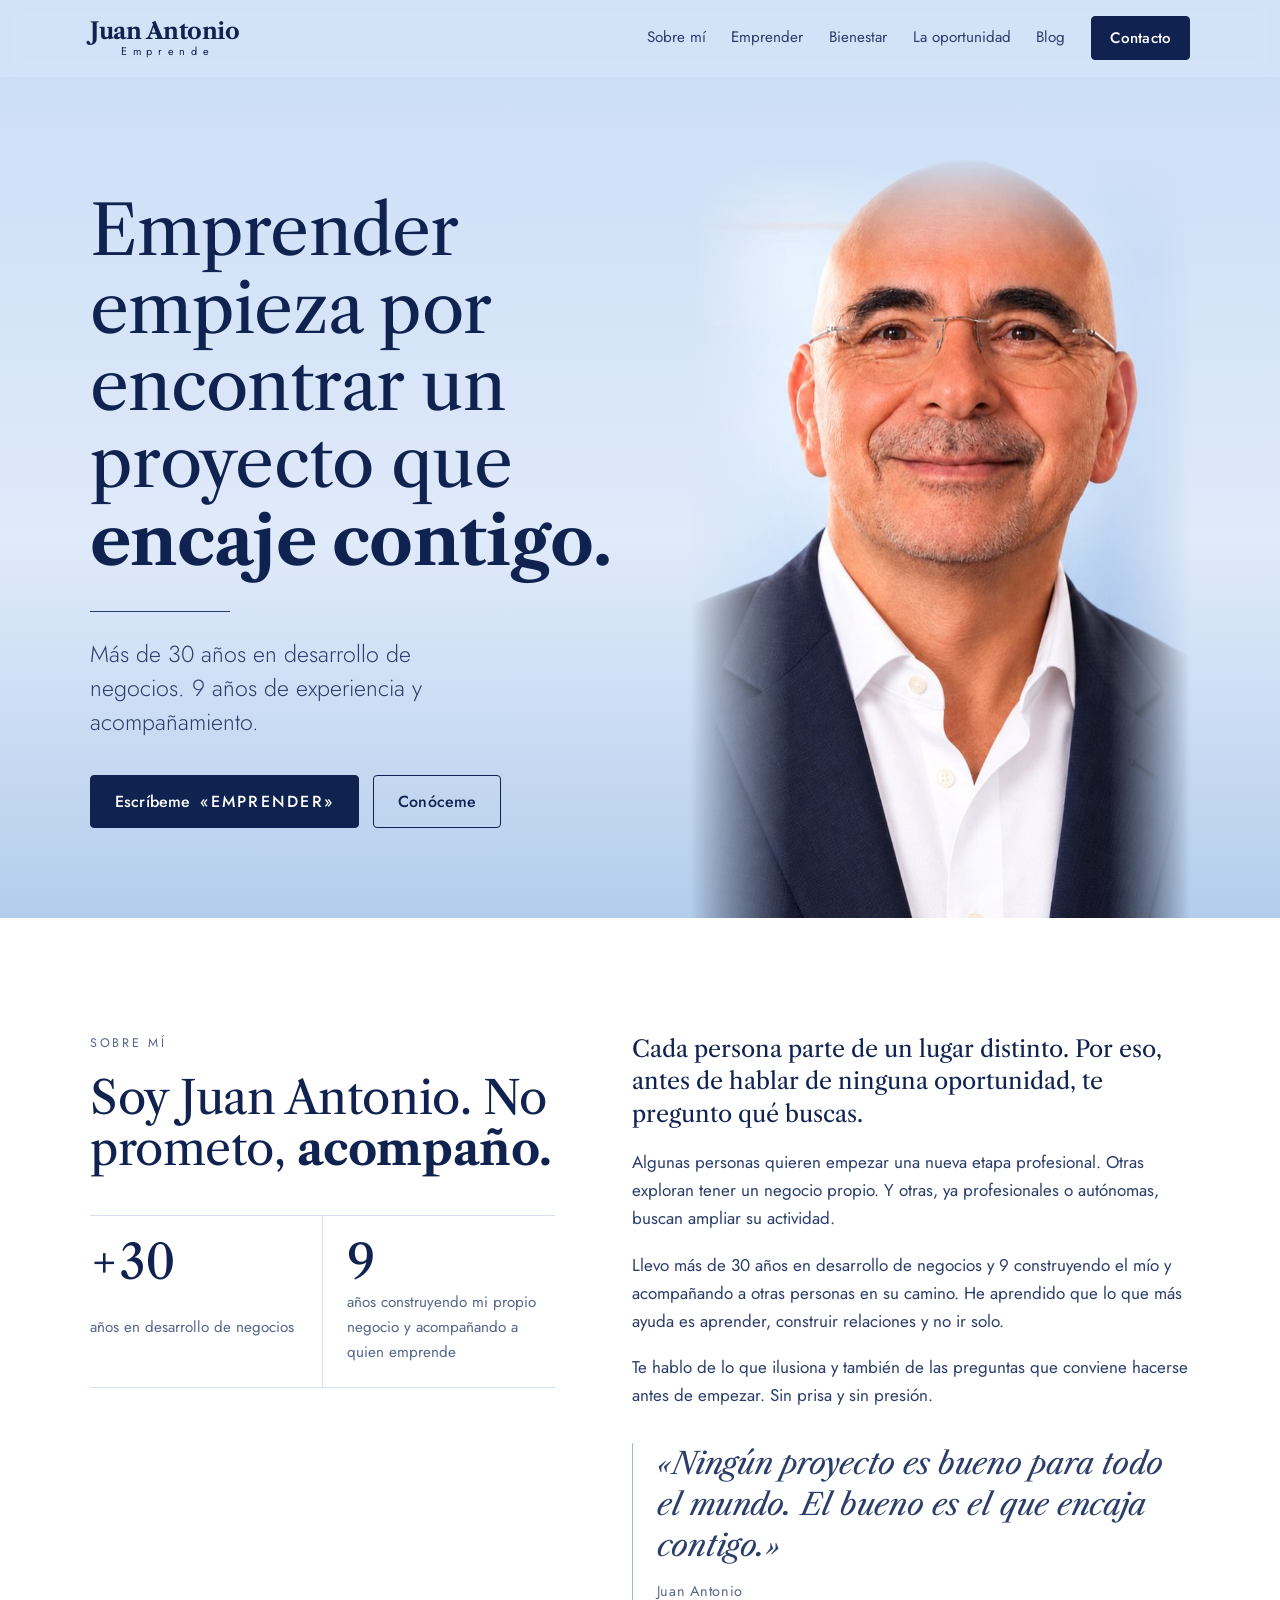
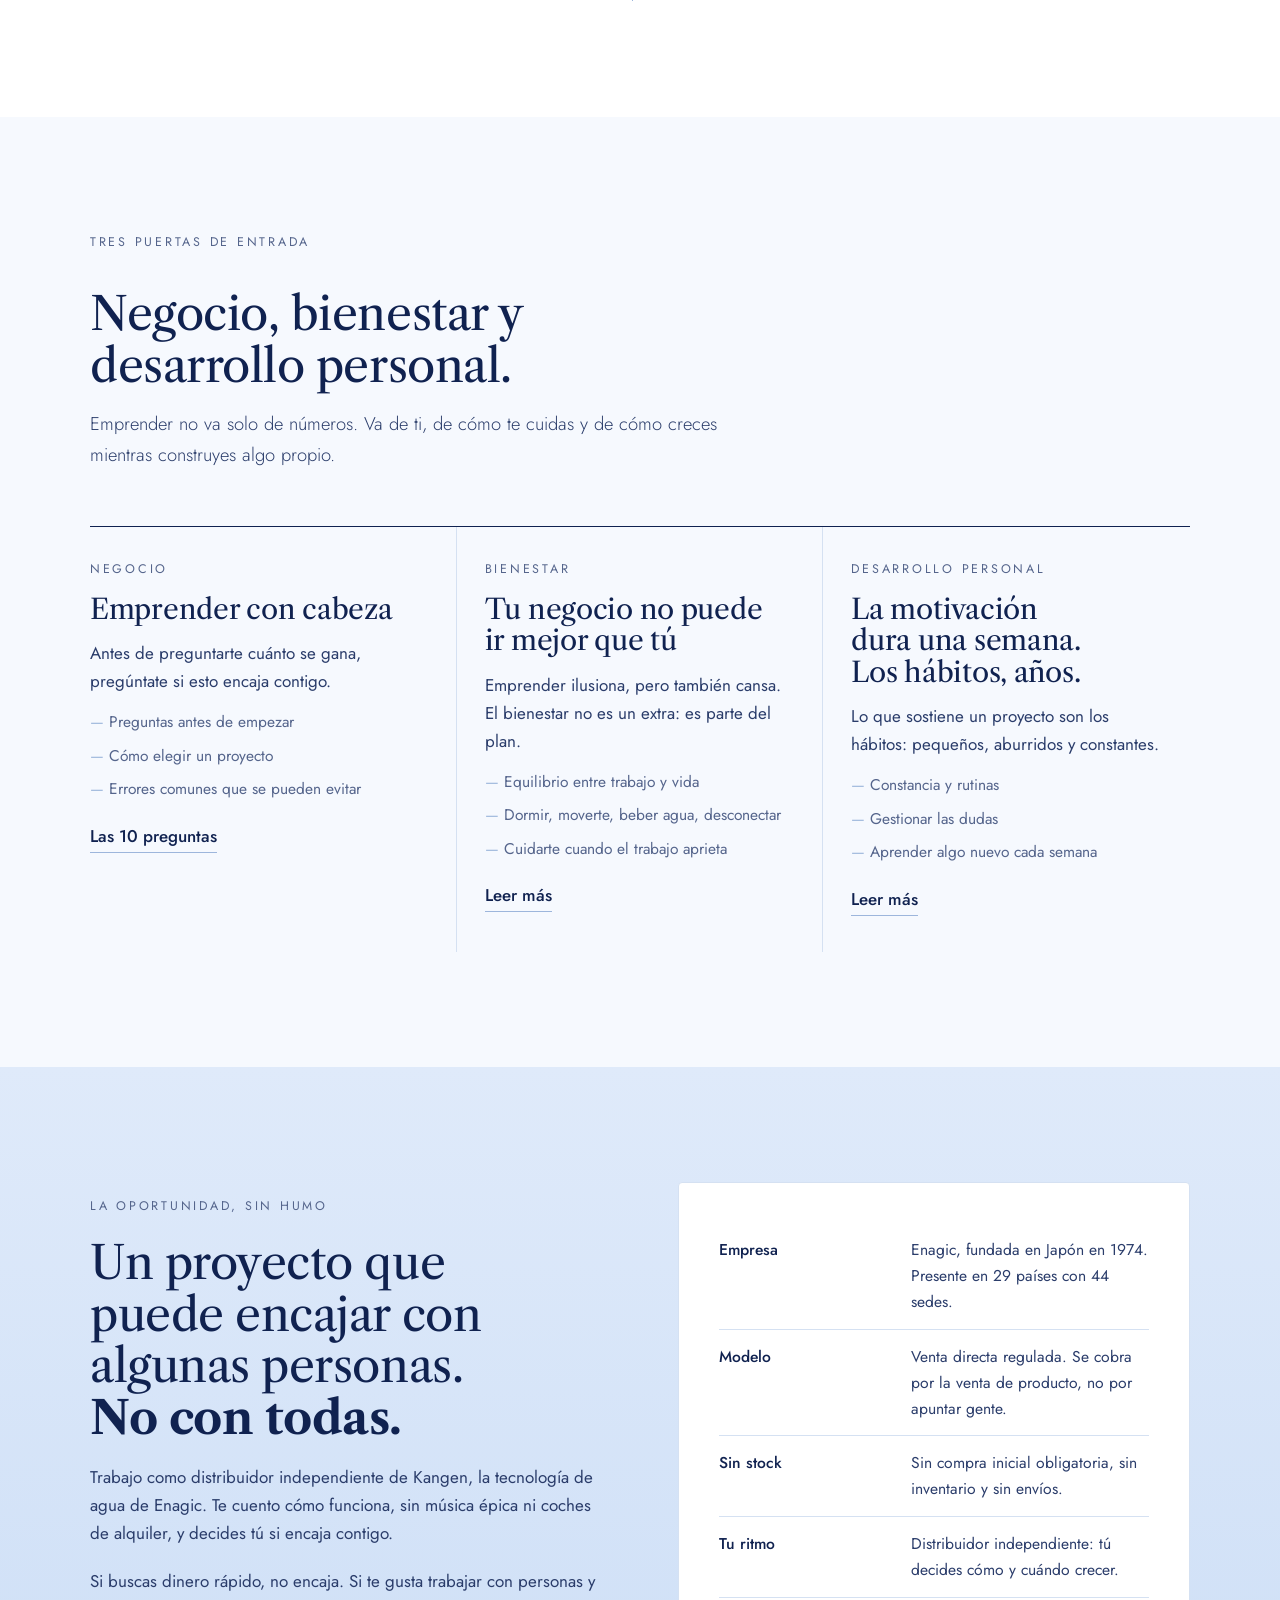
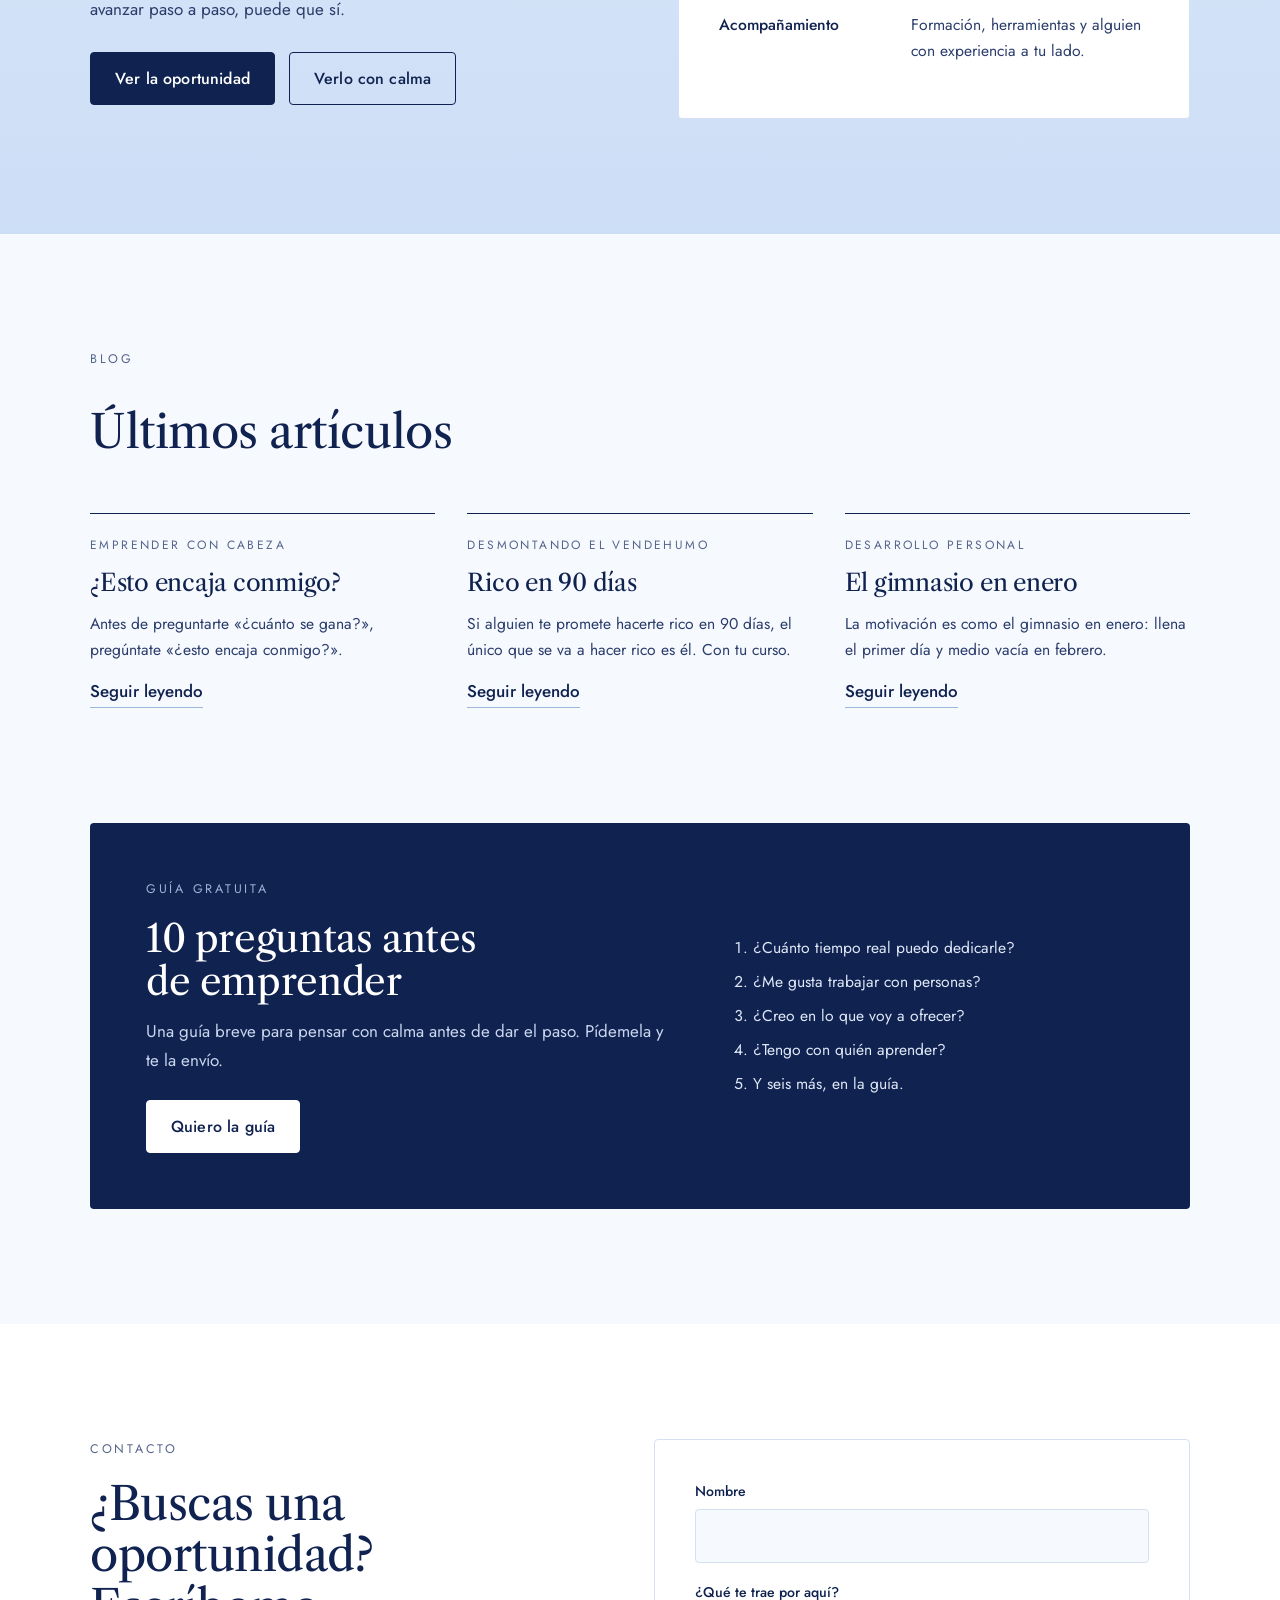
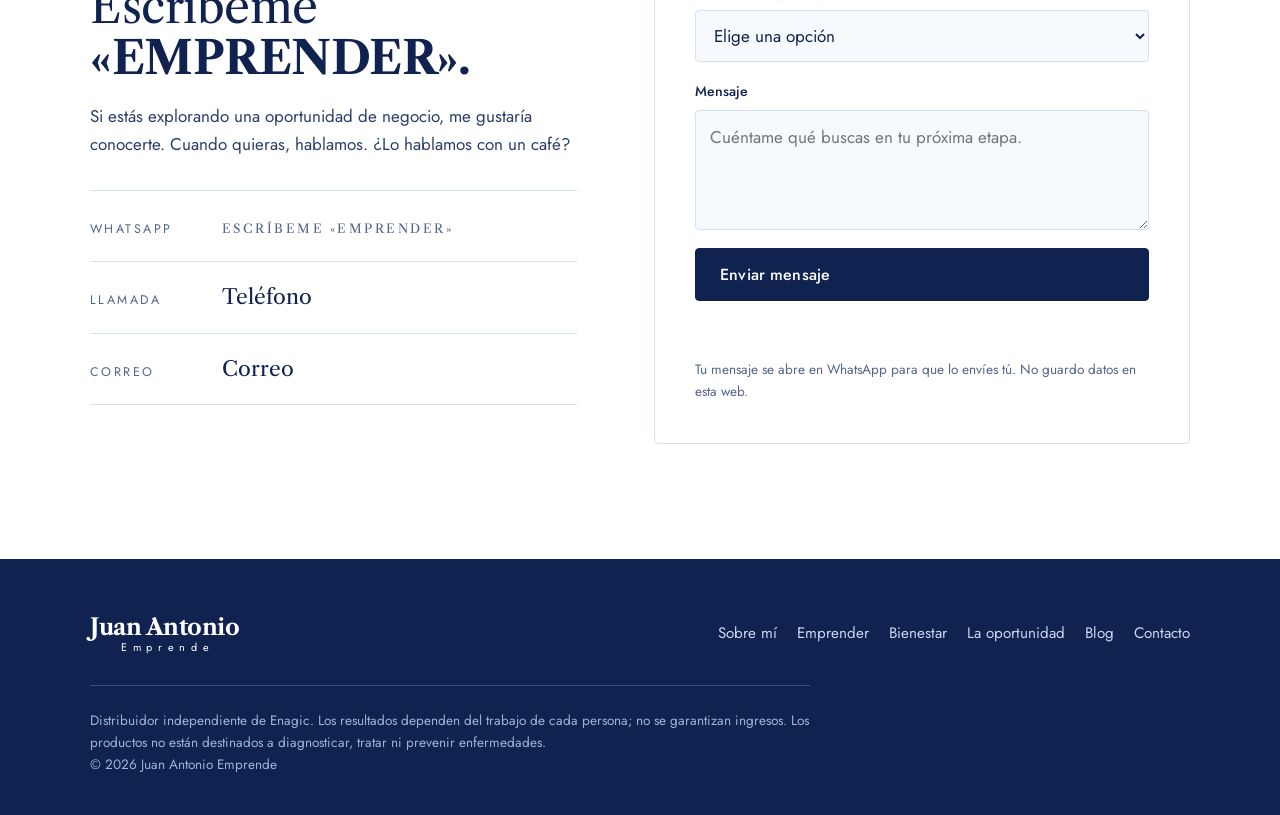
==== index.html @ 96b029ff "Web de Juan Antonio Emprende con despliegue a GitHub Pages Portada y página de la oportunidad siguie" ====
<!doctype html>
<html lang="es">
<head>
<meta charset="utf-8">
<meta name="viewport" content="width=device-width, initial-scale=1, viewport-fit=cover">
<title>Juan Antonio Emprende</title>
<meta name="description" content="Emprender empieza por encontrar un proyecto que encaje contigo. Más de 30 años en desarrollo de negocios y 9 acompañando a personas que emprenden.">
<meta property="og:title" content="Juan Antonio Emprende">
<meta property="og:description" content="Emprender empieza por encontrar un proyecto que encaje contigo.">
<meta property="og:image" content="assets/og.jpg">
<meta property="og:type" content="website">
<meta property="og:locale" content="es_ES">
<meta name="theme-color" content="#ccdef6">
<link rel="preconnect" href="https://fonts.googleapis.com">
<link rel="preconnect" href="https://fonts.gstatic.com" crossorigin>
<link rel="stylesheet" href="https://fonts.googleapis.com/css2?family=Jost:wght@300;400;500&family=Libre+Caslon+Text:ital,wght@0,400;0,700;1,400&display=swap">
<link rel="stylesheet" href="assets/styles.css">
<link rel="icon" href="data:image/svg+xml,%3Csvg xmlns='http://www.w3.org/2000/svg' viewBox='0 0 64 64'%3E%3Crect width='64' height='64' rx='8' fill='%23102250'/%3E%3Ctext x='32' y='44' font-family='Georgia,serif' font-weight='700' font-size='34' fill='%23ccdef6' text-anchor='middle'%3EJA%3C/text%3E%3C/svg%3E">
</head>
<body>

<header class="site-header">
  <div class="wrap">
    <a class="logo" href="#inicio" aria-label="Juan Antonio Emprende, inicio"><b>Juan Antonio</b><span>Emprende</span></a>
    <button class="menu-toggle" type="button" aria-expanded="false" aria-controls="nav">MENÚ</button>
    <nav class="nav" id="nav" aria-label="Principal">
      <a href="#sobre-mi">Sobre mí</a>
      <a href="#emprender">Emprender</a>
      <a href="#bienestar">Bienestar</a>
      <a href="oportunidad.html">La oportunidad</a>
      <a href="#blog">Blog</a>
      <a class="btn" href="#contacto">Contacto</a>
    </nav>
  </div>
</header>

<main id="inicio">

  <!-- 1. Cabecera -->
  <section class="hero" style="padding-block:0">
    <div class="wrap">
      <div class="hero-copy">
        <h1>Emprender empieza por encontrar un proyecto que <strong>encaje contigo.</strong></h1>
        <div class="rule" aria-hidden="true"></div>
        <p class="lead">Más de 30 años en desarrollo de negocios. 9 años de experiencia y acompañamiento.</p>
        <div class="hero-actions">
          <a class="btn" data-wa="EMPRENDER" href="#contacto">Escríbeme <span class="kw">«EMPRENDER»</span></a>
          <a class="btn btn--ghost" href="#sobre-mi">Conóceme</a>
        </div>
      </div>
      <figure class="hero-photo" style="margin:0">
        <img src="assets/juan-antonio.jpg" width="760" height="1158" alt="Juan Antonio sonriendo, con americana azul marino y camisa blanca">
      </figure>
    </div>
  </section>

  <!-- 2. Quién es -->
  <section id="sobre-mi" class="alt">
    <div class="wrap about">
      <div>
        <span class="eyebrow">Sobre mí</span>
        <h2 class="section-title">Soy Juan Antonio. No prometo, <strong>acompaño.</strong></h2>
        <div class="facts">
          <div class="fact"><b>+30</b><span>años en desarrollo de negocios</span></div>
          <div class="fact"><b>9</b><span>años construyendo mi propio negocio y acompañando a quien emprende</span></div>
        </div>
      </div>
      <div class="prose">
        <p>Cada persona parte de un lugar distinto. Por eso, antes de hablar de ninguna oportunidad, te pregunto qué buscas.</p>
        <p>Algunas personas quieren empezar una nueva etapa profesional. Otras exploran tener un negocio propio. Y otras, ya profesionales o autónomas, buscan ampliar su actividad.</p>
        <p>Llevo más de 30 años en desarrollo de negocios y 9 construyendo el mío y acompañando a otras personas en su camino. He aprendido que lo que más ayuda es aprender, construir relaciones y no ir solo.</p>
        <p>Te hablo de lo que ilusiona y también de las preguntas que conviene hacerse antes de empezar. Sin prisa y sin presión.</p>
        <blockquote class="quote" style="margin:16px 0 0">
          «Ningún proyecto es bueno para todo el mundo. El bueno es el que encaja contigo.»
          <cite>Juan Antonio</cite>
        </blockquote>
      </div>
    </div>
  </section>

  <!-- 3. Tres puertas -->
  <section id="emprender">
    <div class="wrap">
      <div class="section-head">
        <span class="eyebrow">Tres puertas de entrada</span>
        <h2 class="section-title">Negocio, bienestar y desarrollo personal.</h2>
        <p>Emprender no va solo de números. Va de ti, de cómo te cuidas y de cómo creces mientras construyes algo propio.</p>
      </div>
      <div class="doors">
        <article class="door">
          <span class="eyebrow" style="margin:0">Negocio</span>
          <h3>Emprender con cabeza</h3>
          <p>Antes de preguntarte cuánto se gana, pregúntate si esto encaja contigo.</p>
          <ul>
            <li>Preguntas antes de empezar</li>
            <li>Cómo elegir un proyecto</li>
            <li>Errores comunes que se pueden evitar</li>
          </ul>
          <a class="link" href="#guia">Las 10 preguntas</a>
        </article>
        <article class="door" id="bienestar">
          <span class="eyebrow" style="margin:0">Bienestar</span>
          <h3>Tu negocio no puede ir mejor que tú</h3>
          <p>Emprender ilusiona, pero también cansa. El bienestar no es un extra: es parte del plan.</p>
          <ul>
            <li>Equilibrio entre trabajo y vida</li>
            <li>Dormir, moverte, beber agua, desconectar</li>
            <li>Cuidarte cuando el trabajo aprieta</li>
          </ul>
          <a class="link" href="#blog">Leer más</a>
        </article>
        <article class="door" id="desarrollo">
          <span class="eyebrow" style="margin:0">Desarrollo personal</span>
          <h3>La motivación dura una semana. Los hábitos, años.</h3>
          <p>Lo que sostiene un proyecto son los hábitos: pequeños, aburridos y constantes.</p>
          <ul>
            <li>Constancia y rutinas</li>
            <li>Gestionar las dudas</li>
            <li>Aprender algo nuevo cada semana</li>
          </ul>
          <a class="link" href="#blog">Leer más</a>
        </article>
      </div>
    </div>
  </section>

  <!-- 4. La oportunidad -->
  <section id="oportunidad" class="sky">
    <div class="wrap opp">
      <div class="copy">
        <span class="eyebrow" style="margin:0">La oportunidad, sin humo</span>
        <h2 class="section-title">Un proyecto que puede encajar con algunas personas. <strong>No con todas.</strong></h2>
        <p>Trabajo como distribuidor independiente de Kangen, la tecnología de agua de Enagic. Te cuento cómo funciona, sin música épica ni coches de alquiler, y decides tú si encaja contigo.</p>
        <p>Si buscas dinero rápido, no encaja. Si te gusta trabajar con personas y avanzar paso a paso, puede que sí.</p>
        <div class="hero-actions" style="margin-top:8px">
          <a class="btn" href="oportunidad.html">Ver la oportunidad</a>
          <a class="btn btn--ghost" data-wa="Hola Juan Antonio, quiero ver la oportunidad con calma. EMPRENDER" href="#contacto">Verlo con calma</a>
        </div>
      </div>
      <dl class="opp-box" style="margin:0">
        <div class="opp-row"><dt>Empresa</dt><dd>Enagic, fundada en Japón en 1974. Presente en 29 países con 44 sedes.</dd></div>
        <div class="opp-row"><dt>Modelo</dt><dd>Venta directa regulada. Se cobra por la venta de producto, no por apuntar gente.</dd></div>
        <div class="opp-row"><dt>Sin stock</dt><dd>Sin compra inicial obligatoria, sin inventario y sin envíos.</dd></div>
        <div class="opp-row"><dt>Tu ritmo</dt><dd>Distribuidor independiente: tú decides cómo y cuándo crecer.</dd></div>
        <div class="opp-row"><dt>Acompañamiento</dt><dd>Formación, herramientas y alguien con experiencia a tu lado.</dd></div>
      </dl>
    </div>
  </section>

  <!-- 5. Blog -->
  <section id="blog">
    <div class="wrap">
      <div class="section-head">
        <span class="eyebrow">Blog</span>
        <h2 class="section-title">Últimos artículos</h2>
      </div>
      <div class="posts">
        <article class="post">
          <span class="tag">Emprender con cabeza</span>
          <h3>¿Esto encaja conmigo?</h3>
          <p>Antes de preguntarte «¿cuánto se gana?», pregúntate «¿esto encaja conmigo?».</p>
          <details>
            <summary>Seguir leyendo</summary>
            <div class="body">
              <p>Acompañando a otras personas en su camino como emprendedores, he aprendido que la segunda pregunta es la que de verdad importa.</p>
              <p>Algunas que conviene hacerse antes de empezar: ¿Cuánto tiempo real puedo dedicarle? ¿Me gusta trabajar con personas? ¿Creo en lo que voy a ofrecer? ¿Tengo con quién aprender?</p>
              <p>Ningún proyecto es bueno para todo el mundo. El bueno es el que encaja contigo.</p>
            </div>
          </details>
        </article>
        <article class="post">
          <span class="tag">Desmontando el vendehumo</span>
          <h3>Rico en 90 días</h3>
          <p>Si alguien te promete hacerte rico en 90 días, el único que se va a hacer rico es él. Con tu curso.</p>
          <details>
            <summary>Seguir leyendo</summary>
            <div class="body">
              <p>Emprender no va de atajos. Va de encontrar un proyecto que encaje contigo, aprender y construir relaciones sin prisa.</p>
              <p>Por eso, cuando alguien me pregunta por una oportunidad, no empiezo hablando de dinero. Empiezo preguntando qué busca.</p>
            </div>
          </details>
        </article>
        <article class="post">
          <span class="tag">Desarrollo personal</span>
          <h3>El gimnasio en enero</h3>
          <p>La motivación es como el gimnasio en enero: llena el primer día y medio vacía en febrero.</p>
          <details>
            <summary>Seguir leyendo</summary>
            <div class="body">
              <p>Lo que sostiene un proyecto no es la motivación, son los hábitos. Pequeños, aburridos y constantes.</p>
              <p>Una llamada al día. Una cosa nueva aprendida por semana. Un rato para ti, también.</p>
            </div>
          </details>
        </article>
      </div>
    </div>
  </section>

  <!-- Gancho: guía -->
  <section id="guia" style="padding-top:0">
    <div class="wrap">
      <div class="guide">
        <div>
          <span class="eyebrow" style="color:#9fb2d6">Guía gratuita</span>
          <h2>10 preguntas antes de emprender</h2>
          <p>Una guía breve para pensar con calma antes de dar el paso. Pídemela y te la envío.</p>
          <a class="btn" data-wa="Hola Juan Antonio, me gustaría recibir la guía «10 preguntas antes de emprender»." href="#contacto">Quiero la guía</a>
        </div>
        <ol>
          <li>¿Cuánto tiempo real puedo dedicarle?</li>
          <li>¿Me gusta trabajar con personas?</li>
          <li>¿Creo en lo que voy a ofrecer?</li>
          <li>¿Tengo con quién aprender?</li>
          <li>Y seis más, en la guía.</li>
        </ol>
      </div>
    </div>
  </section>

  <!-- 6. Contacto -->
  <section id="contacto" class="alt">
    <div class="wrap contact">
      <div>
        <span class="eyebrow">Contacto</span>
        <h2 class="section-title">¿Buscas una oportunidad? Escríbeme <strong>«EMPRENDER».</strong></h2>
        <p style="margin-top:18px;color:var(--navy-soft);max-width:48ch">Si estás explorando una oportunidad de negocio, me gustaría conocerte. Cuando quieras, hablamos. ¿Lo hablamos con un café?</p>
        <div class="channels">
          <div class="channel"><span>WhatsApp</span><a data-wa="EMPRENDER" href="#contacto"><span data-wa-text>Escríbeme «EMPRENDER»</span></a></div>
          <div class="channel"><span>Llamada</span><a data-phone href="#contacto">Teléfono</a></div>
          <div class="channel"><span>Correo</span><a data-email href="#contacto">Correo</a></div>
        </div>
      </div>
      <form class="card" id="contact-form" novalidate>
        <div class="field">
          <label for="f-nombre">Nombre</label>
          <input id="f-nombre" name="nombre" autocomplete="name" required>
        </div>
        <div class="field">
          <label for="f-interes">¿Qué te trae por aquí?</label>
          <select id="f-interes" name="interes">
            <option value="">Elige una opción</option>
            <option>Busco una nueva etapa profesional</option>
            <option>Quiero explorar un negocio propio</option>
            <option>Soy profesional o autónomo y quiero ampliar mi actividad</option>
            <option>Solo quiero conocerte</option>
          </select>
        </div>
        <div class="field">
          <label for="f-mensaje">Mensaje</label>
          <textarea id="f-mensaje" name="mensaje" required placeholder="Cuéntame qué buscas en tu próxima etapa."></textarea>
        </div>
        <button class="btn" type="submit">Enviar mensaje</button>
        <p class="form-status" role="status" aria-live="polite"></p>
        <p class="form-note">Tu mensaje se abre en WhatsApp para que lo envíes tú. No guardo datos en esta web.</p>
      </form>
    </div>
  </section>

</main>

<footer class="site-footer">
  <div class="wrap">
    <div class="footer-top">
      <a class="logo" href="#inicio"><b>Juan Antonio</b><span>Emprende</span></a>
      <nav class="footer-nav" aria-label="Pie">
        <a href="#sobre-mi">Sobre mí</a>
        <a href="#emprender">Emprender</a>
        <a href="#bienestar">Bienestar</a>
        <a href="oportunidad.html">La oportunidad</a>
        <a href="#blog">Blog</a>
        <a href="#contacto">Contacto</a>
      </nav>
    </div>
    <p class="disclaimer">Distribuidor independiente de Enagic. Los resultados dependen del trabajo de cada persona; no se garantizan ingresos. Los productos no están destinados a diagnosticar, tratar ni prevenir enfermedades.<br>© <span id="year">2026</span> Juan Antonio Emprende</p>
  </div>
</footer>

<script src="assets/main.js"></script>
</body>
</html>
---- assets/styles.css ----
/* Juan Antonio Emprende — sobrio, luminoso, profesional.
   Layout: texto arriba a la izquierda, Juan Antonio a la derecha, mucho aire. */
:root {
  --sky-top: #ccdef6;
  --sky: #dfeafa;
  --sky-deep: #b4cdec;
  --paper: #f6f9fe;
  --white: #ffffff;
  --navy: #102250;
  --navy-soft: #2b3d6b;
  --muted: #55658c;
  --line: #9db6dc;
  --rule: #d5e1f2;

  --serif: "Libre Caslon Text", "Georgia", "Times New Roman", serif;
  --sans: "Jost", "Avenir Next", "Segoe UI", "Helvetica Neue", Arial, sans-serif;

  --wrap: 1180px;
  --gutter: clamp(16px, 4vw, 40px);
  --radius: 4px;
  color-scheme: light;
}

*, *::before, *::after { box-sizing: border-box; }
html { scroll-behavior: smooth; scroll-padding-top: 88px; }
body {
  margin: 0;
  background: var(--paper);
  color: var(--navy);
  font-family: var(--sans);
  font-weight: 400;
  font-size: 1.0625rem;
  line-height: 1.65;
  -webkit-font-smoothing: antialiased;
}
img { max-width: 100%; display: block; }
a { color: inherit; }
h1, h2, h3 { font-family: var(--serif); font-weight: 400; line-height: 1.12; margin: 0; text-wrap: balance; letter-spacing: -0.01em; }
h1 strong, h2 strong { font-weight: 700; }
p { margin: 0; }
:focus-visible { outline: 2px solid var(--navy); outline-offset: 3px; }

.wrap { width: 100%; max-width: var(--wrap); margin-inline: auto; padding-inline: var(--gutter); }

/* ---------- Header ---------- */
.site-header {
  position: sticky; top: 0; z-index: 20;
  background: color-mix(in srgb, var(--sky-top) 82%, transparent);
  backdrop-filter: saturate(140%) blur(10px);
  -webkit-backdrop-filter: saturate(140%) blur(10px);
  border-bottom: 1px solid transparent;
  transition: border-color .2s, background .2s;
}
.site-header.is-scrolled { border-bottom-color: var(--rule); background: color-mix(in srgb, var(--paper) 92%, transparent); }
.site-header .wrap { display: flex; align-items: center; justify-content: space-between; gap: 24px; min-height: 76px; }

.logo { display: inline-flex; flex-direction: column; align-items: center; text-decoration: none; line-height: 1; }
.logo b { font-family: var(--serif); font-weight: 700; font-size: 1.45rem; letter-spacing: -0.02em; }
.logo span { font-family: var(--sans); font-weight: 400; font-size: .68rem; letter-spacing: .52em; margin-top: 4px; margin-right: -.52em; text-transform: none; }

.nav { display: flex; align-items: center; gap: clamp(14px, 2vw, 28px); }
.nav a { text-decoration: none; font-size: .95rem; color: var(--navy-soft); position: relative; padding-block: 6px; }
.nav a::after { content: ""; position: absolute; left: 0; right: 100%; bottom: 0; height: 1px; background: var(--navy); transition: right .25s ease; }
.nav a:hover::after, .nav a[aria-current="page"]::after { right: 0; }
.nav .btn { padding: 10px 18px; color: var(--white); }
.nav .btn::after { display: none; }

.menu-toggle { display: none; background: none; border: 1px solid var(--line); border-radius: var(--radius); color: var(--navy); font: 500 .85rem var(--sans); letter-spacing: .08em; padding: 9px 14px; cursor: pointer; }

/* ---------- Buttons ---------- */
.btn {
  display: inline-flex; align-items: center; gap: 10px;
  background: var(--navy); color: var(--white);
  border: 1px solid var(--navy); border-radius: var(--radius);
  padding: 14px 24px; font: 500 1rem var(--sans); letter-spacing: .01em;
  text-decoration: none; cursor: pointer; transition: background .2s, color .2s, transform .2s;
}
.btn:hover { background: var(--navy-soft); }
.btn--ghost { background: transparent; color: var(--navy); }
.btn--ghost:hover { background: var(--white); }
.btn .kw { letter-spacing: .14em; font-weight: 500; }

/* ---------- Hero ---------- */
.hero {
  position: relative; overflow: hidden;
  background: linear-gradient(180deg, var(--sky-top) 0%, var(--sky) 55%, var(--sky-deep) 100%);
}
.hero .wrap { display: grid; grid-template-columns: minmax(0, 1.15fr) minmax(0, 1fr); align-items: end; gap: 24px; }
.hero-copy { padding-block: clamp(48px, 9vw, 120px) clamp(48px, 7vw, 96px); align-self: center; }
.hero h1 { font-size: clamp(2.4rem, 5.4vw, 4.4rem); }
.hero .rule { width: 140px; height: 1px; background: var(--navy-soft); margin-block: 32px 26px; opacity: .7; }
.hero .lead { font-size: clamp(1.15rem, 1.9vw, 1.45rem); font-weight: 300; color: var(--navy-soft); max-width: 26ch; line-height: 1.45; }
.hero-actions { display: flex; flex-wrap: wrap; gap: 14px; margin-top: 36px; }
.hero-photo { align-self: end; justify-self: end; width: 100%; max-width: 560px; }
.hero-photo img {
  width: 100%; height: auto;
  -webkit-mask-image: linear-gradient(90deg, transparent 0%, #000 20%, #000 84%, transparent 100%), linear-gradient(180deg, transparent 0%, #000 14%);
  -webkit-mask-composite: source-in; mask-composite: intersect;
  mask-image: linear-gradient(90deg, transparent 0%, #000 20%, #000 84%, transparent 100%), linear-gradient(180deg, transparent 0%, #000 14%);
}

/* ---------- Sections ---------- */
section { padding-block: clamp(64px, 9vw, 120px); }
.eyebrow { font-size: .78rem; letter-spacing: .22em; text-transform: uppercase; color: var(--muted); margin-bottom: 18px; display: block; }
.section-title { font-size: clamp(2rem, 3.6vw, 3rem); max-width: 22ch; }
.section-head { display: grid; gap: 18px; margin-bottom: clamp(36px, 5vw, 56px); }
.section-head p { max-width: 60ch; color: var(--navy-soft); font-weight: 300; font-size: 1.15rem; }
.alt { background: var(--white); }
.sky { background: linear-gradient(180deg, var(--sky) 0%, var(--sky-top) 100%); }

/* About */
.about { display: grid; grid-template-columns: minmax(0, 1fr) minmax(0, 1.2fr); gap: clamp(32px, 6vw, 96px); align-items: start; }
.about .prose { display: grid; gap: 18px; color: var(--navy-soft); max-width: 62ch; }
.about .prose p:first-child { font-family: var(--serif); font-size: 1.45rem; line-height: 1.4; color: var(--navy); }
.facts { display: grid; grid-template-columns: repeat(2, minmax(0, 1fr)); gap: 0; margin-top: 40px; border-top: 1px solid var(--rule); }
.fact { padding: 22px 0; border-bottom: 1px solid var(--rule); display: grid; gap: 4px; }
.fact:nth-child(odd) { padding-right: 20px; border-right: 1px solid var(--rule); }
.fact:nth-child(even) { padding-left: 24px; }
.fact b { font-family: var(--serif); font-size: clamp(2.2rem, 4vw, 3rem); font-weight: 400; line-height: 1; font-variant-numeric: lining-nums tabular-nums; }
.fact span { color: var(--muted); font-size: .95rem; }
.quote { font-family: var(--serif); font-style: italic; font-size: clamp(1.4rem, 2.4vw, 1.9rem); line-height: 1.35; border-left: 1px solid var(--line); padding-left: 24px; }
.quote cite { display: block; font-family: var(--sans); font-style: normal; font-size: .9rem; color: var(--muted); margin-top: 16px; letter-spacing: .04em; }

/* Three doors */
.doors { display: grid; grid-template-columns: repeat(3, minmax(0, 1fr)); gap: 0; border-top: 1px solid var(--navy); }
.door { padding: 32px 28px 36px 0; display: grid; gap: 14px; align-content: start; border-right: 1px solid var(--rule); }
.door + .door { padding-left: 28px; }
.door:last-child { border-right: 0; }
.door h3 { font-size: 1.75rem; }
.door p { color: var(--navy-soft); }
.door ul { margin: 0; padding: 0; list-style: none; display: grid; gap: 8px; font-size: .97rem; color: var(--muted); }
.door li::before { content: "— "; color: var(--line); }
.door .link { margin-top: 6px; font-weight: 500; text-decoration: none; border-bottom: 1px solid var(--line); justify-self: start; padding-bottom: 2px; }
.door .link:hover { border-color: var(--navy); }

/* Opportunity teaser */
.opp { display: grid; grid-template-columns: minmax(0, 1fr) minmax(0, 1fr); gap: clamp(32px, 6vw, 80px); align-items: center; }
.opp-box { background: var(--white); border: 1px solid var(--rule); border-radius: var(--radius); padding: clamp(24px, 4vw, 40px); display: grid; gap: 0; }
.opp-row { display: grid; grid-template-columns: 11rem minmax(0, 1fr); gap: 16px; padding-block: 14px; border-bottom: 1px solid var(--rule); font-size: .98rem; }
.opp-row:last-child { border-bottom: 0; }
.opp-row dt { font-weight: 500; }
.opp-row dd { margin: 0; color: var(--navy-soft); }
.opp .copy { display: grid; gap: 20px; }
.opp .copy p { color: var(--navy-soft); max-width: 54ch; }

/* Blog */
.posts { display: grid; grid-template-columns: repeat(3, minmax(0, 1fr)); gap: clamp(20px, 3vw, 32px); }
.post { display: grid; grid-template-rows: auto auto 1fr auto; gap: 14px; padding-top: 22px; border-top: 1px solid var(--navy); }
.post .tag { font-size: .75rem; letter-spacing: .2em; text-transform: uppercase; color: var(--muted); }
.post h3 { font-size: 1.5rem; }
.post p { color: var(--navy-soft); font-size: .98rem; }
.post details summary { cursor: pointer; font-weight: 500; list-style: none; border-bottom: 1px solid var(--line); display: inline-block; padding-bottom: 2px; }
.post details summary::-webkit-details-marker { display: none; }
.post details[open] summary { margin-bottom: 14px; }
.post details .body { display: grid; gap: 12px; color: var(--navy-soft); font-size: .98rem; }

/* Guide */
.guide { display: grid; grid-template-columns: minmax(0, 1.3fr) minmax(0, 1fr); gap: clamp(28px, 5vw, 64px); align-items: center; background: var(--navy); color: var(--white); border-radius: var(--radius); padding: clamp(28px, 5vw, 56px); }
.guide h2 { font-size: clamp(1.8rem, 3vw, 2.4rem); }
.guide p { color: #c9d6ee; margin-top: 14px; max-width: 52ch; }
.guide ol { margin: 0; padding-left: 1.3em; display: grid; gap: 8px; color: #dfe8f7; font-size: .98rem; }
.guide .btn { background: var(--white); color: var(--navy); border-color: var(--white); margin-top: 26px; }
.guide .btn:hover { background: var(--sky-top); }

/* Contact */
.contact { display: grid; grid-template-columns: minmax(0, 1fr) minmax(0, 1.1fr); gap: clamp(32px, 6vw, 80px); align-items: start; }
.channels { display: grid; gap: 0; margin-top: 32px; border-top: 1px solid var(--rule); }
.channel { display: grid; grid-template-columns: 7.5rem minmax(0, 1fr); gap: 12px; padding-block: 18px; border-bottom: 1px solid var(--rule); align-items: baseline; }
.channel span { font-size: .78rem; letter-spacing: .2em; text-transform: uppercase; color: var(--muted); }
.channel a { font-family: var(--serif); font-size: 1.3rem; text-decoration: none; overflow-wrap: anywhere; }
.channel a:hover { text-decoration: underline; text-underline-offset: 4px; text-decoration-thickness: 1px; }
form.card { background: var(--white); border: 1px solid var(--rule); border-radius: var(--radius); padding: clamp(24px, 4vw, 40px); display: grid; gap: 18px; }
.field { display: grid; gap: 6px; }
.field label { font-size: .88rem; font-weight: 500; }
.field input, .field textarea, .field select {
  font: inherit; color: var(--navy); background: var(--paper);
  border: 1px solid var(--rule); border-radius: var(--radius); padding: 12px 14px; width: 100%;
}
.field input:focus, .field textarea:focus, .field select:focus { outline: none; border-color: var(--navy); background: var(--white); }
.field textarea { min-height: 120px; resize: vertical; }
.form-note { font-size: .85rem; color: var(--muted); }
.form-status { font-size: .95rem; min-height: 1.4em; }

/* ---------- Opportunity page ---------- */
.page-hero { background: linear-gradient(180deg, var(--sky-top) 0%, var(--sky) 100%); padding-block: clamp(56px, 8vw, 110px) clamp(48px, 6vw, 80px); }
.page-hero h1 { font-size: clamp(2.3rem, 5vw, 4rem); max-width: 18ch; }
.page-hero .lead { margin-top: 24px; font-size: 1.25rem; font-weight: 300; color: var(--navy-soft); max-width: 56ch; }
.steps { counter-reset: step; display: grid; gap: 0; border-top: 1px solid var(--rule); }
.step { display: grid; grid-template-columns: 4rem minmax(0, 1fr); gap: 20px; padding-block: 26px; border-bottom: 1px solid var(--rule); }
.step::before { counter-increment: step; content: counter(step, decimal-leading-zero); font-family: var(--serif); font-size: 1.6rem; color: var(--line); line-height: 1.2; }
.step h3 { font-size: 1.45rem; margin-bottom: 8px; }
.step p { color: var(--navy-soft); max-width: 64ch; }
.two-col { display: grid; grid-template-columns: minmax(0, 1fr) minmax(0, 1fr); gap: clamp(24px, 4vw, 56px); }
.fit h3 { font-size: 1.6rem; margin-bottom: 18px; }
.fit ul { margin: 0; padding: 0; list-style: none; display: grid; gap: 0; border-top: 1px solid var(--rule); }
.fit li { padding-block: 13px; border-bottom: 1px solid var(--rule); color: var(--navy-soft); }
.facts-table { width: 100%; border-collapse: collapse; font-size: .98rem; }
.table-scroll { overflow-x: auto; }
.facts-table th, .facts-table td { text-align: left; padding: 14px 16px 14px 0; border-bottom: 1px solid var(--rule); vertical-align: top; }
.facts-table th { font-weight: 500; width: 32%; }
.facts-table td { color: var(--navy-soft); }
.facts-table a { color: var(--muted); font-size: .85rem; }
.faq { display: grid; gap: 0; border-top: 1px solid var(--rule); }
.faq details { border-bottom: 1px solid var(--rule); padding-block: 18px; }
.faq summary { cursor: pointer; font-family: var(--serif); font-size: 1.3rem; list-style: none; display: flex; justify-content: space-between; gap: 16px; }
.faq summary::-webkit-details-marker { display: none; }
.faq summary::after { content: "+"; font-family: var(--sans); font-weight: 300; color: var(--muted); }
.faq details[open] summary::after { content: "–"; }
.faq details p { margin-top: 12px; color: var(--navy-soft); max-width: 64ch; }

/* ---------- Footer ---------- */
.site-footer { background: var(--navy); color: #c9d6ee; padding-block: 56px 40px; font-size: .95rem; }
.site-footer .wrap { display: grid; gap: 32px; }
.footer-top { display: flex; flex-wrap: wrap; justify-content: space-between; gap: 24px; align-items: center; }
.site-footer .logo { color: var(--white); }
.footer-nav { display: flex; flex-wrap: wrap; gap: 20px; }
.footer-nav a { text-decoration: none; color: #c9d6ee; }
.footer-nav a:hover { color: var(--white); }
.disclaimer { border-top: 1px solid rgba(201, 214, 238, .25); padding-top: 24px; font-size: .85rem; line-height: 1.6; color: #9fb2d6; max-width: 90ch; }

/* ---------- Motion ---------- */
@media (prefers-reduced-motion: no-preference) {
  .hero-copy > * { animation: rise .8s cubic-bezier(.2, .7, .2, 1) both; }
  .hero-copy > *:nth-child(2) { animation-delay: .08s; }
  .hero-copy > *:nth-child(3) { animation-delay: .16s; }
  .hero-copy > *:nth-child(4) { animation-delay: .24s; }
  .hero-photo { animation: fade 1.2s ease both .1s; }
}
@keyframes rise { from { transform: translateY(14px); opacity: .001; } to { transform: none; opacity: 1; } }
@keyframes fade { from { opacity: .001; } to { opacity: 1; } }
@media (prefers-reduced-motion: reduce) { html { scroll-behavior: auto; } }

/* ---------- Responsive ---------- */
@media (max-width: 960px) {
  .menu-toggle { display: inline-block; }
  .nav { display: none; position: absolute; top: 100%; left: 0; right: 0; flex-direction: column; align-items: stretch; gap: 0; padding: 8px var(--gutter) 20px; background: var(--paper); border-bottom: 1px solid var(--rule); }
  .nav.is-open { display: flex; }
  .nav a { padding-block: 12px; border-bottom: 1px solid var(--rule); }
  .nav a::after { display: none; }
  .nav .btn { margin-top: 14px; justify-content: center; }
  .about, .opp, .contact, .guide, .two-col { grid-template-columns: minmax(0, 1fr); }
  .posts { grid-template-columns: minmax(0, 1fr); }
  .doors { grid-template-columns: minmax(0, 1fr); }
  .door, .door + .door { padding: 28px 0; border-right: 0; border-bottom: 1px solid var(--rule); }
}
@media (max-width: 760px) {
  .hero .wrap { grid-template-columns: minmax(0, 1fr); }
  .hero-copy { padding-bottom: 0; }
  .hero-photo { justify-self: center; max-width: 420px; margin-top: 8px; }
  .opp-row { grid-template-columns: minmax(0, 1fr); gap: 4px; }
  .channel { grid-template-columns: minmax(0, 1fr); gap: 2px; }
  .step { grid-template-columns: minmax(0, 1fr); gap: 6px; }
}
@media (max-width: 420px) {
  .facts { grid-template-columns: minmax(0, 1fr); }
  .fact:nth-child(odd) { border-right: 0; padding-right: 0; }
  .fact:nth-child(even) { padding-left: 0; }
}
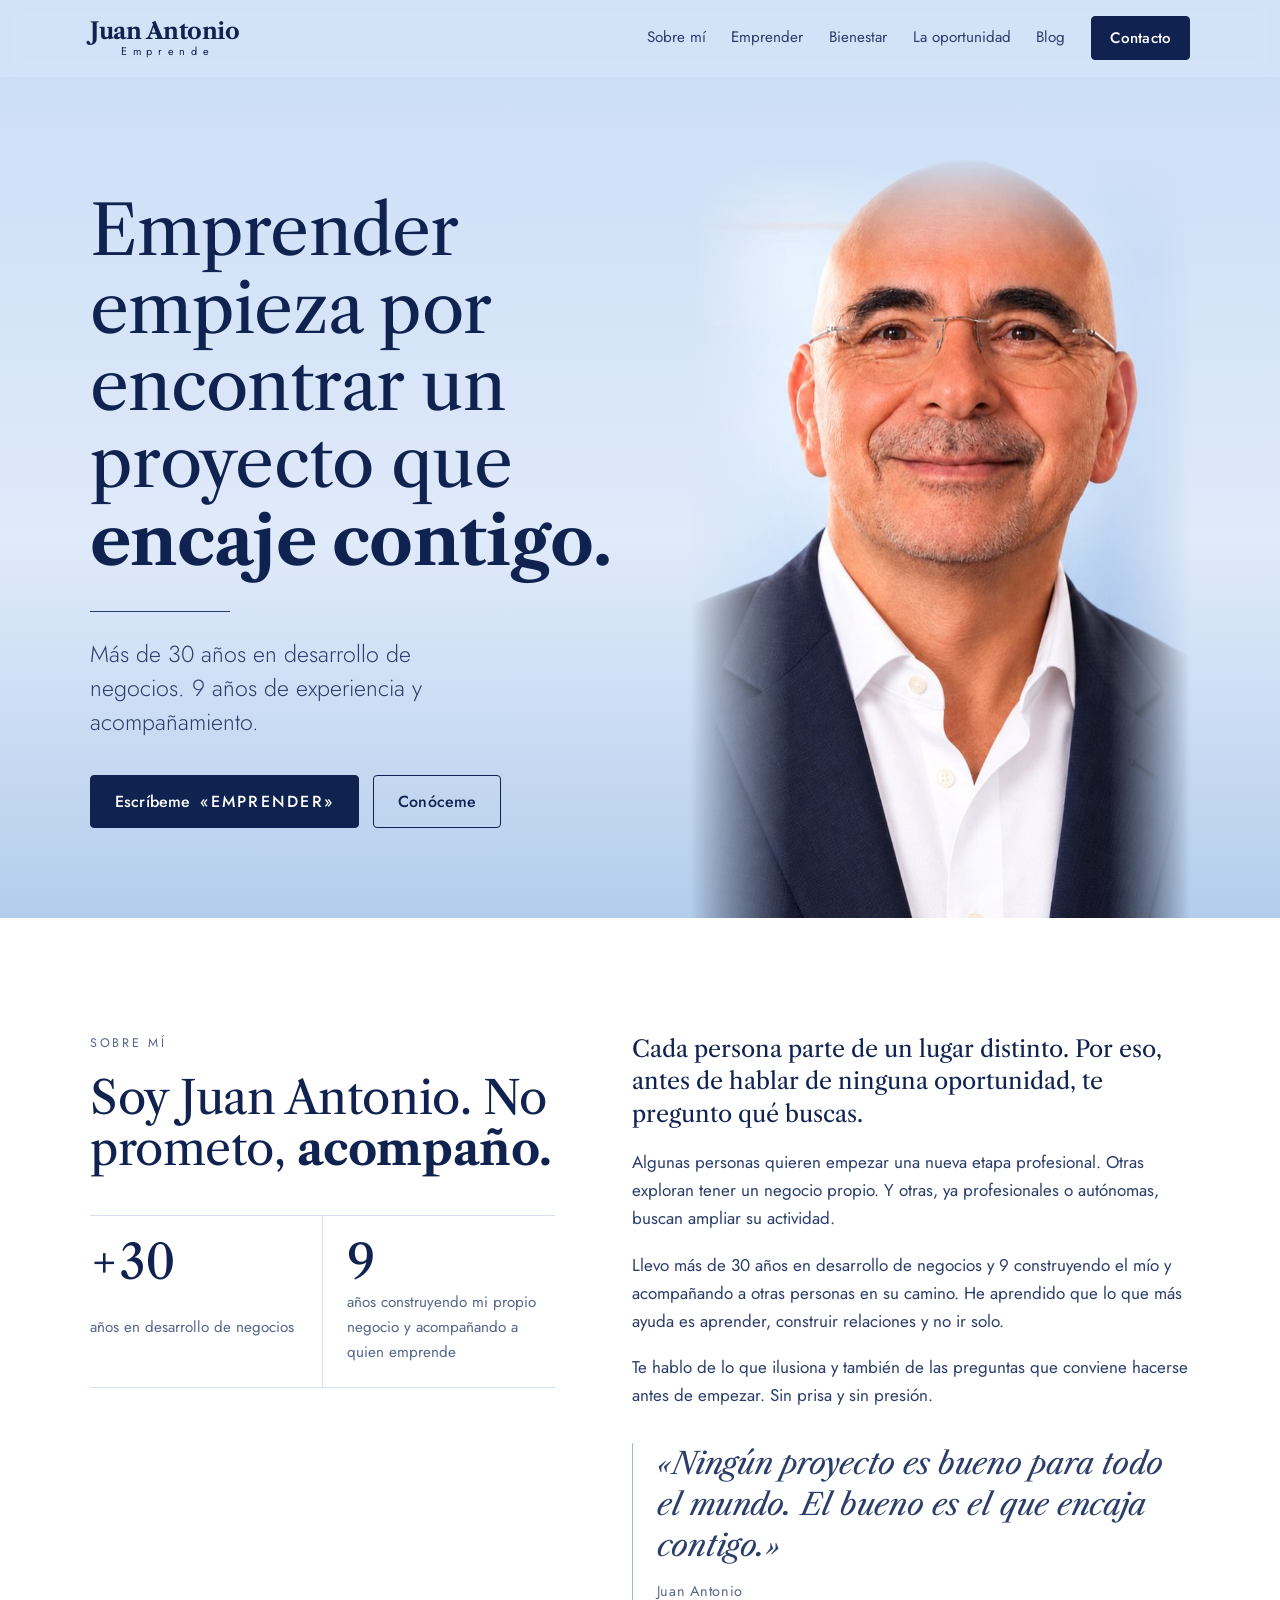
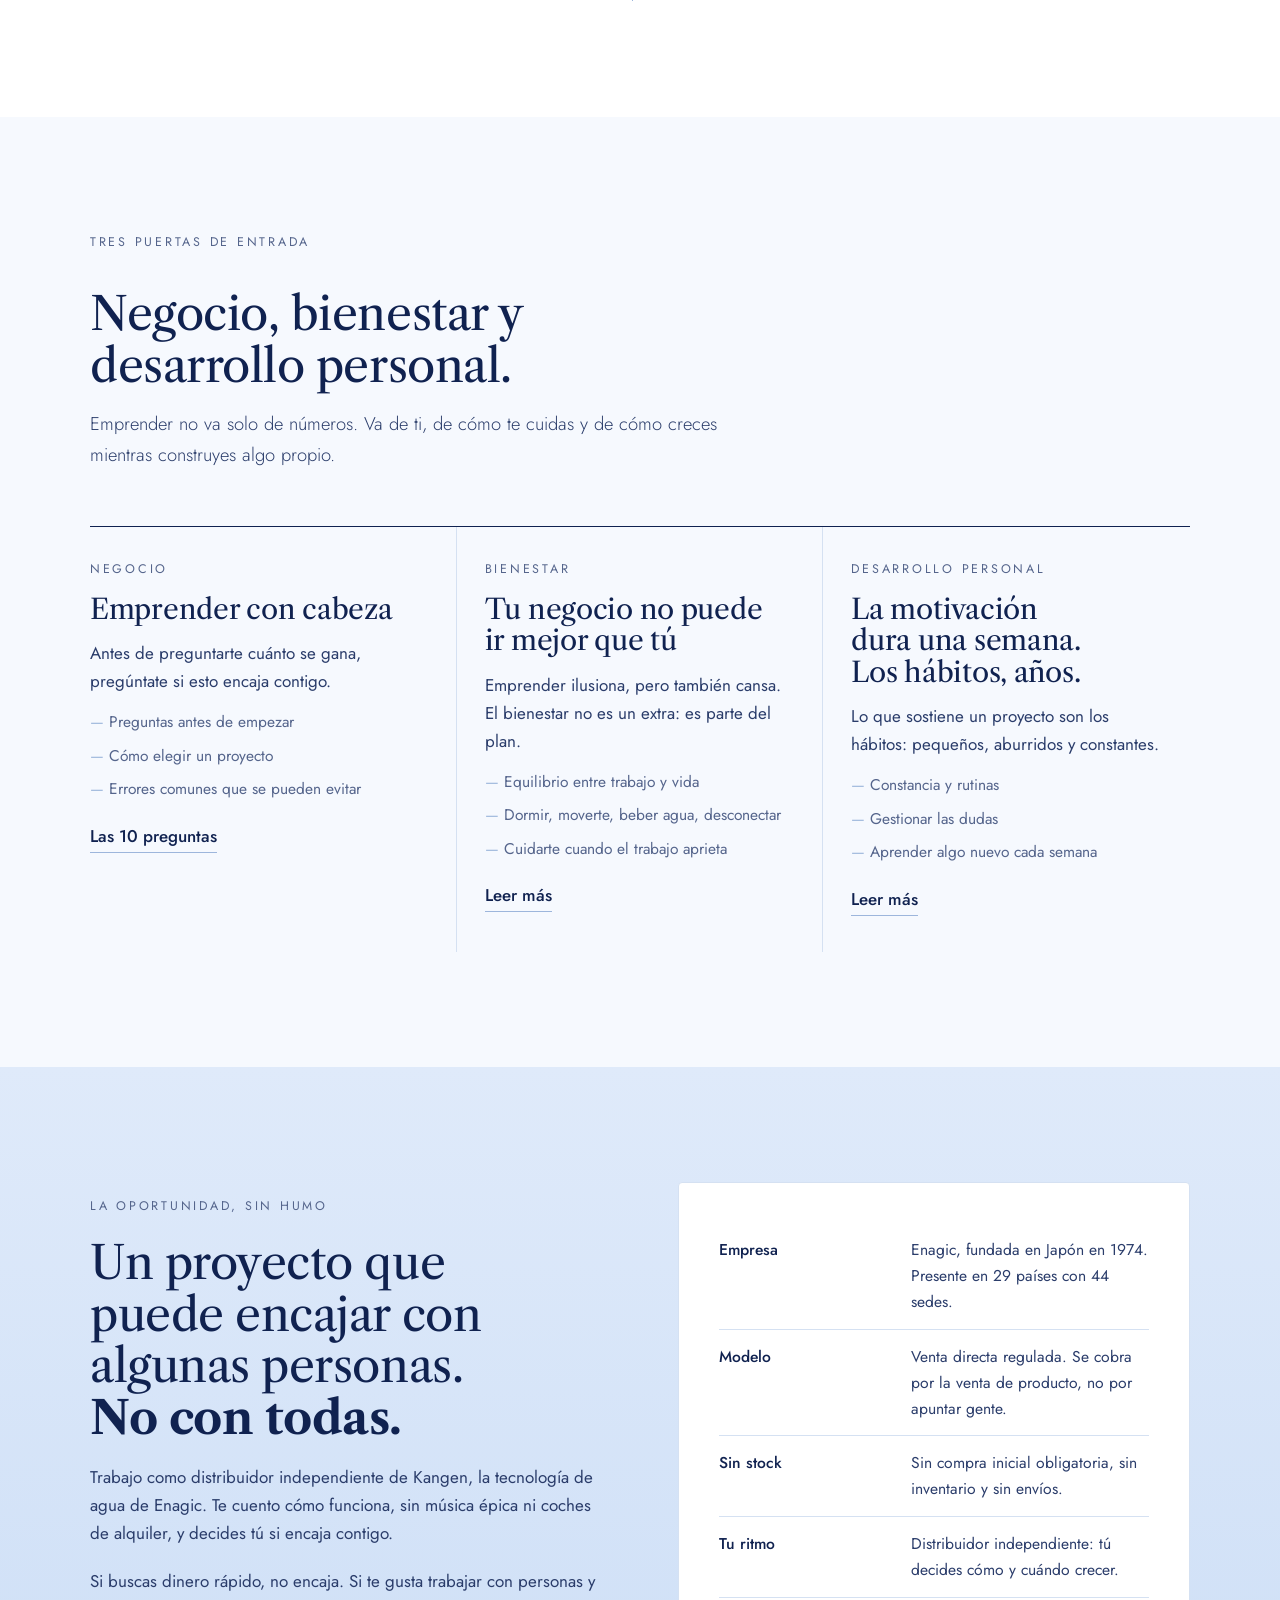
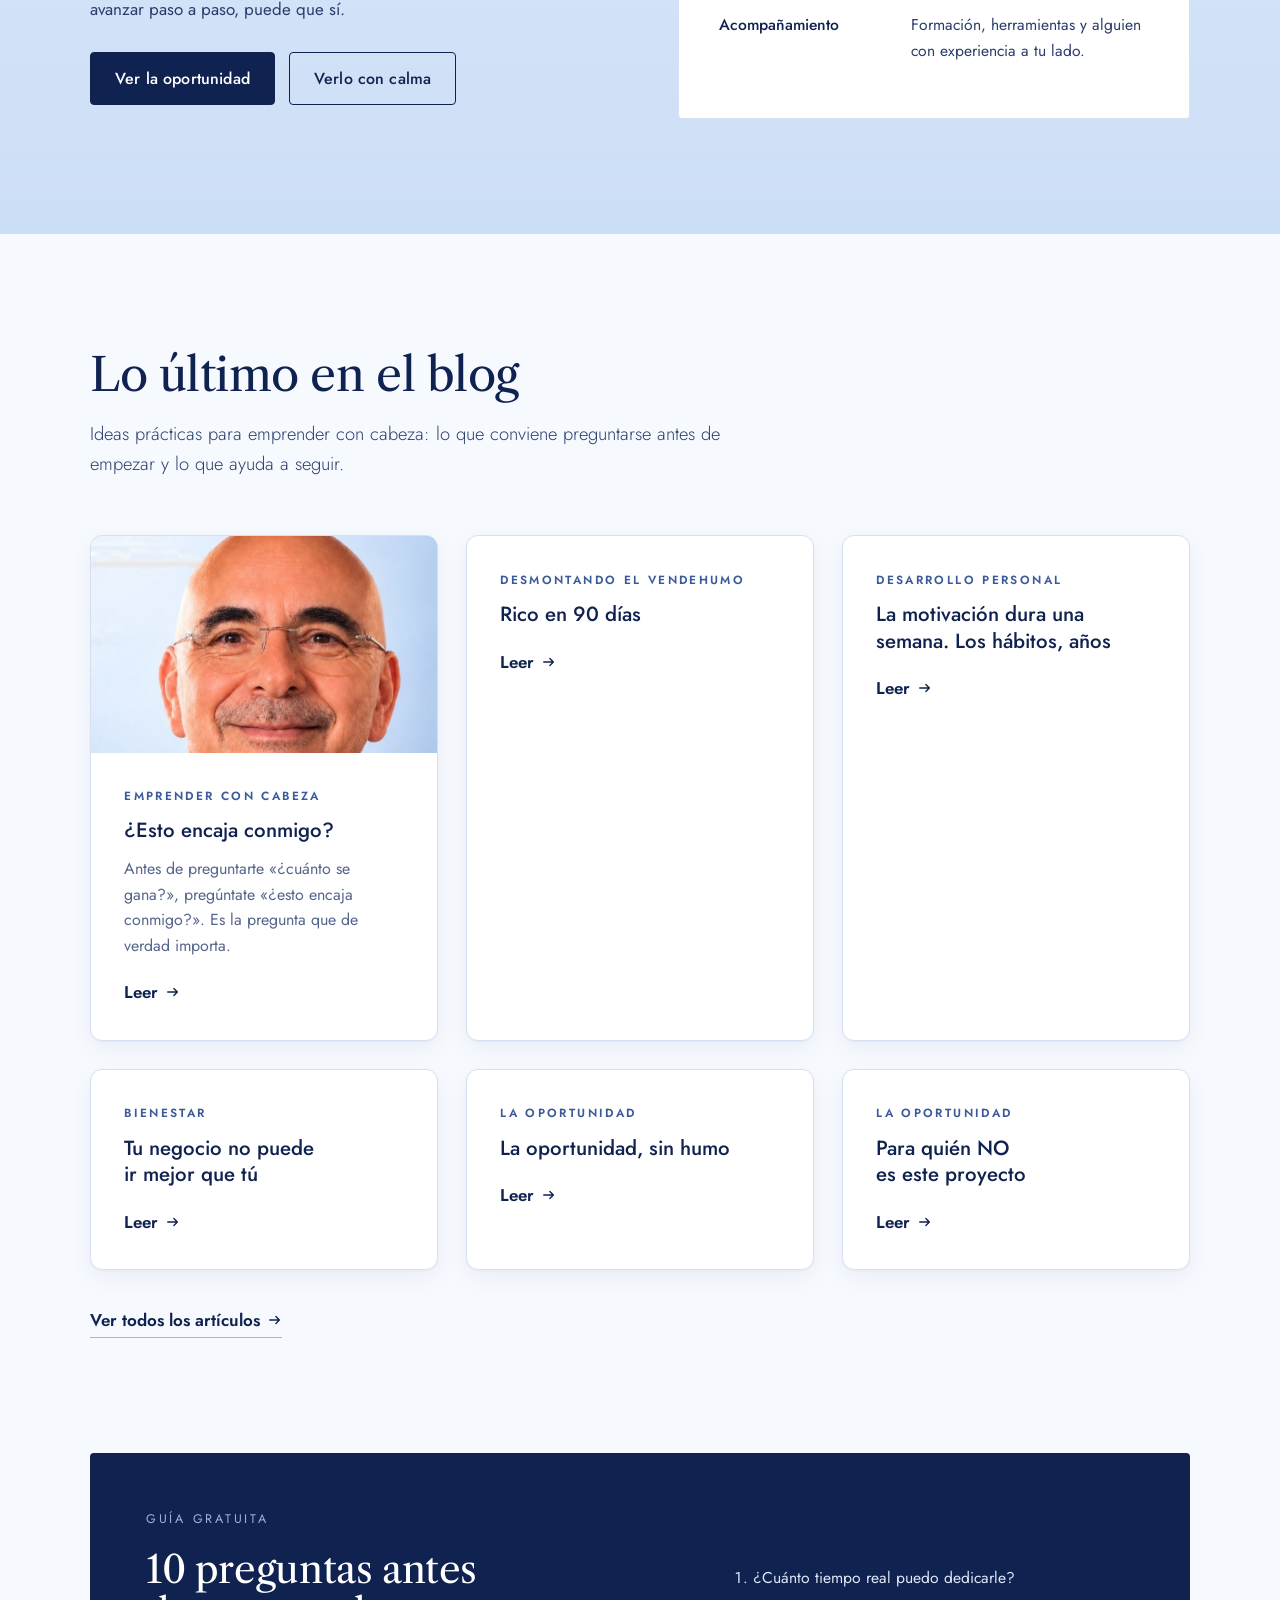
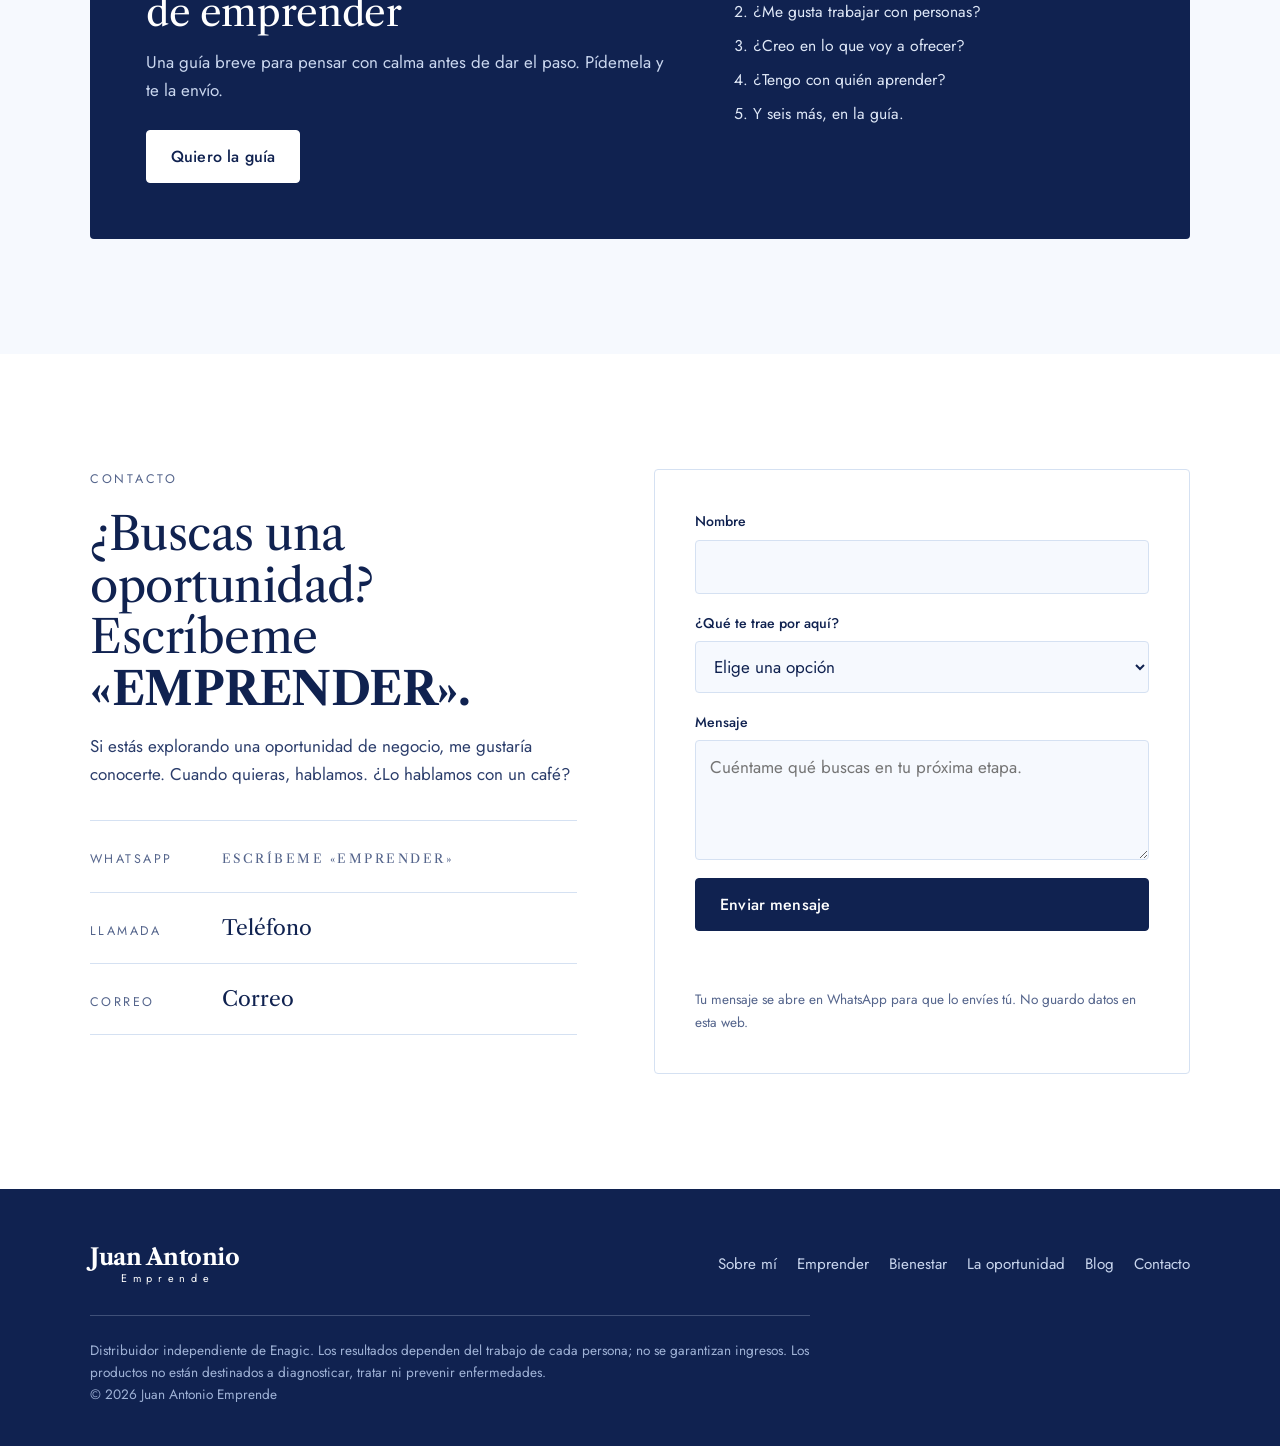
==== commit e96dd0d6: "Blog con páginas internas y bloque «Lo último en el blog» en la portada Mismo sistema que el blog de" ====
--- a/index.html
+++ b/index.html
@@ -7,7 +7,7 @@
 <meta name="description" content="Emprender empieza por encontrar un proyecto que encaje contigo. Más de 30 años en desarrollo de negocios y 9 acompañando a personas que emprenden.">
 <meta property="og:title" content="Juan Antonio Emprende">
 <meta property="og:description" content="Emprender empieza por encontrar un proyecto que encaje contigo.">
-<meta property="og:image" content="assets/og.jpg">
+<meta property="og:image" content="https://juanantonio.retuertographicdesign.com/assets/og.jpg">
 <meta property="og:type" content="website">
 <meta property="og:locale" content="es_ES">
 <meta name="theme-color" content="#ccdef6">
@@ -28,7 +28,7 @@
       <a href="#emprender">Emprender</a>
       <a href="#bienestar">Bienestar</a>
       <a href="oportunidad.html">La oportunidad</a>
-      <a href="#blog">Blog</a>
+      <a href="blog/">Blog</a>
       <a class="btn" href="#contacto">Contacto</a>
     </nav>
   </div>
@@ -107,7 +107,7 @@
             <li>Dormir, moverte, beber agua, desconectar</li>
             <li>Cuidarte cuando el trabajo aprieta</li>
           </ul>
-          <a class="link" href="#blog">Leer más</a>
+          <a class="link" href="blog/bienestar/">Leer más</a>
         </article>
         <article class="door" id="desarrollo">
           <span class="eyebrow" style="margin:0">Desarrollo personal</span>
@@ -118,7 +118,7 @@
             <li>Gestionar las dudas</li>
             <li>Aprender algo nuevo cada semana</li>
           </ul>
-          <a class="link" href="#blog">Leer más</a>
+          <a class="link" href="blog/desarrollo-personal/">Leer más</a>
         </article>
       </div>
     </div>
@@ -148,53 +148,79 @@
   </section>
 
   <!-- 5. Blog -->
-  <section id="blog">
+  <!-- BLOG:START (generado por scripts/build_blog.py) -->
+  <section id="blog" class="home-blog">
     <div class="wrap">
       <div class="section-head">
-        <span class="eyebrow">Blog</span>
-        <h2 class="section-title">Últimos artículos</h2>
-      </div>
-      <div class="posts">
-        <article class="post">
-          <span class="tag">Emprender con cabeza</span>
-          <h3>¿Esto encaja conmigo?</h3>
-          <p>Antes de preguntarte «¿cuánto se gana?», pregúntate «¿esto encaja conmigo?».</p>
-          <details>
-            <summary>Seguir leyendo</summary>
-            <div class="body">
-              <p>Acompañando a otras personas en su camino como emprendedores, he aprendido que la segunda pregunta es la que de verdad importa.</p>
-              <p>Algunas que conviene hacerse antes de empezar: ¿Cuánto tiempo real puedo dedicarle? ¿Me gusta trabajar con personas? ¿Creo en lo que voy a ofrecer? ¿Tengo con quién aprender?</p>
-              <p>Ningún proyecto es bueno para todo el mundo. El bueno es el que encaja contigo.</p>
-            </div>
-          </details>
-        </article>
-        <article class="post">
-          <span class="tag">Desmontando el vendehumo</span>
-          <h3>Rico en 90 días</h3>
-          <p>Si alguien te promete hacerte rico en 90 días, el único que se va a hacer rico es él. Con tu curso.</p>
-          <details>
-            <summary>Seguir leyendo</summary>
-            <div class="body">
-              <p>Emprender no va de atajos. Va de encontrar un proyecto que encaje contigo, aprender y construir relaciones sin prisa.</p>
-              <p>Por eso, cuando alguien me pregunta por una oportunidad, no empiezo hablando de dinero. Empiezo preguntando qué busca.</p>
-            </div>
-          </details>
-        </article>
-        <article class="post">
-          <span class="tag">Desarrollo personal</span>
-          <h3>El gimnasio en enero</h3>
-          <p>La motivación es como el gimnasio en enero: llena el primer día y medio vacía en febrero.</p>
-          <details>
-            <summary>Seguir leyendo</summary>
-            <div class="body">
-              <p>Lo que sostiene un proyecto no es la motivación, son los hábitos. Pequeños, aburridos y constantes.</p>
-              <p>Una llamada al día. Una cosa nueva aprendida por semana. Un rato para ti, también.</p>
-            </div>
-          </details>
-        </article>
-      </div>
-    </div>
-  </section>
+        <h2 class="section-title">Lo último en el blog</h2>
+        <p>Ideas prácticas para emprender con cabeza: lo que conviene preguntarse antes de empezar y lo que ayuda a seguir.</p>
+      </div>
+      <div class="bcards">
+        <article class="bcard bcard--img">
+          <a href="blog/emprender-con-cabeza/esto-encaja-conmigo/">
+            <div class="bcard-img"><img src="assets/blog/juan-antonio.jpg" alt="Juan Antonio sonriendo" loading="lazy" width="760" height="600"></div><div class="bcard-body">
+              <span class="bcard-cat">Emprender con cabeza</span>
+              <h3>¿Esto encaja conmigo?</h3>
+              <p>Antes de preguntarte «¿cuánto se gana?», pregúntate «¿esto encaja conmigo?». Es la pregunta que de verdad importa.</p>
+              <span class="bcard-more">Leer <svg class="arrow" viewBox="0 0 16 16" width="14" height="14" aria-hidden="true"><path d="M2 8h11M9 4l4 4-4 4" fill="none" stroke="currentColor" stroke-width="1.6" stroke-linecap="round" stroke-linejoin="round"/></svg></span>
+            </div>
+          </a>
+        </article>
+        <article class="bcard">
+          <a href="blog/vendehumo/rico-en-90-dias/">
+            <div class="bcard-body">
+              <span class="bcard-cat">Desmontando el vendehumo</span>
+              <h3>Rico en 90 días</h3>
+              
+              <span class="bcard-more">Leer <svg class="arrow" viewBox="0 0 16 16" width="14" height="14" aria-hidden="true"><path d="M2 8h11M9 4l4 4-4 4" fill="none" stroke="currentColor" stroke-width="1.6" stroke-linecap="round" stroke-linejoin="round"/></svg></span>
+            </div>
+          </a>
+        </article>
+        <article class="bcard">
+          <a href="blog/desarrollo-personal/la-motivacion-dura-una-semana/">
+            <div class="bcard-body">
+              <span class="bcard-cat">Desarrollo personal</span>
+              <h3>La motivación dura una semana. Los hábitos, años</h3>
+              
+              <span class="bcard-more">Leer <svg class="arrow" viewBox="0 0 16 16" width="14" height="14" aria-hidden="true"><path d="M2 8h11M9 4l4 4-4 4" fill="none" stroke="currentColor" stroke-width="1.6" stroke-linecap="round" stroke-linejoin="round"/></svg></span>
+            </div>
+          </a>
+        </article>
+        <article class="bcard">
+          <a href="blog/bienestar/tu-negocio-no-puede-ir-mejor-que-tu/">
+            <div class="bcard-body">
+              <span class="bcard-cat">Bienestar</span>
+              <h3>Tu negocio no puede ir mejor que tú</h3>
+              
+              <span class="bcard-more">Leer <svg class="arrow" viewBox="0 0 16 16" width="14" height="14" aria-hidden="true"><path d="M2 8h11M9 4l4 4-4 4" fill="none" stroke="currentColor" stroke-width="1.6" stroke-linecap="round" stroke-linejoin="round"/></svg></span>
+            </div>
+          </a>
+        </article>
+        <article class="bcard">
+          <a href="blog/la-oportunidad/la-oportunidad-sin-humo/">
+            <div class="bcard-body">
+              <span class="bcard-cat">La oportunidad</span>
+              <h3>La oportunidad, sin humo</h3>
+              
+              <span class="bcard-more">Leer <svg class="arrow" viewBox="0 0 16 16" width="14" height="14" aria-hidden="true"><path d="M2 8h11M9 4l4 4-4 4" fill="none" stroke="currentColor" stroke-width="1.6" stroke-linecap="round" stroke-linejoin="round"/></svg></span>
+            </div>
+          </a>
+        </article>
+        <article class="bcard">
+          <a href="blog/la-oportunidad/para-quien-no-es-este-proyecto/">
+            <div class="bcard-body">
+              <span class="bcard-cat">La oportunidad</span>
+              <h3>Para quién NO es este proyecto</h3>
+              
+              <span class="bcard-more">Leer <svg class="arrow" viewBox="0 0 16 16" width="14" height="14" aria-hidden="true"><path d="M2 8h11M9 4l4 4-4 4" fill="none" stroke="currentColor" stroke-width="1.6" stroke-linecap="round" stroke-linejoin="round"/></svg></span>
+            </div>
+          </a>
+        </article>
+      </div>
+      <a class="bcard-all" href="blog/">Ver todos los artículos <svg class="arrow" viewBox="0 0 16 16" width="14" height="14" aria-hidden="true"><path d="M2 8h11M9 4l4 4-4 4" fill="none" stroke="currentColor" stroke-width="1.6" stroke-linecap="round" stroke-linejoin="round"/></svg></a>
+    </div>
+  </section>
+  <!-- BLOG:END -->
 
   <!-- Gancho: guía -->
   <section id="guia" style="padding-top:0">
@@ -267,7 +293,7 @@
         <a href="#emprender">Emprender</a>
         <a href="#bienestar">Bienestar</a>
         <a href="oportunidad.html">La oportunidad</a>
-        <a href="#blog">Blog</a>
+        <a href="blog/">Blog</a>
         <a href="#contacto">Contacto</a>
       </nav>
     </div>
--- a/assets/styles.css
+++ b/assets/styles.css
@@ -143,16 +143,70 @@
 .opp .copy { display: grid; gap: 20px; }
 .opp .copy p { color: var(--navy-soft); max-width: 54ch; }
 
-/* Blog */
-.posts { display: grid; grid-template-columns: repeat(3, minmax(0, 1fr)); gap: clamp(20px, 3vw, 32px); }
-.post { display: grid; grid-template-rows: auto auto 1fr auto; gap: 14px; padding-top: 22px; border-top: 1px solid var(--navy); }
-.post .tag { font-size: .75rem; letter-spacing: .2em; text-transform: uppercase; color: var(--muted); }
-.post h3 { font-size: 1.5rem; }
-.post p { color: var(--navy-soft); font-size: .98rem; }
-.post details summary { cursor: pointer; font-weight: 500; list-style: none; border-bottom: 1px solid var(--line); display: inline-block; padding-bottom: 2px; }
-.post details summary::-webkit-details-marker { display: none; }
-.post details[open] summary { margin-bottom: 14px; }
-.post details .body { display: grid; gap: 12px; color: var(--navy-soft); font-size: .98rem; }
+/* Blog — tarjetas (portada, listado y secciones) */
+.home-blog { background: var(--paper); }
+.bcards { display: grid; grid-template-columns: repeat(3, minmax(0, 1fr)); gap: clamp(18px, 2.2vw, 28px); }
+.bcard { background: var(--white); border: 1px solid var(--rule); border-radius: 12px; box-shadow: 0 1px 2px rgba(16, 34, 80, .04), 0 8px 24px rgba(16, 34, 80, .05); overflow: hidden; transition: box-shadow .25s, transform .25s; }
+.bcard:hover { box-shadow: 0 2px 4px rgba(16, 34, 80, .06), 0 14px 34px rgba(16, 34, 80, .10); transform: translateY(-2px); }
+.bcard > a { display: flex; flex-direction: column; height: 100%; text-decoration: none; color: inherit; }
+.bcard-img { aspect-ratio: 16 / 10; background: var(--sky-top); overflow: hidden; }
+.bcard-img img { width: 100%; height: 100%; object-fit: cover; object-position: center 20%; }
+.bcard-body { display: grid; gap: 12px; align-content: start; padding: clamp(24px, 2.6vw, 34px); }
+.bcard-cat { font-size: .74rem; font-weight: 600; letter-spacing: .2em; text-transform: uppercase; color: #3a5a9a; }
+.bcard h3 { font-family: var(--sans); font-weight: 500; font-size: 1.28rem; line-height: 1.3; letter-spacing: 0; }
+.bcard p { color: var(--muted); font-size: 1rem; line-height: 1.6; }
+.bcard-more { display: inline-flex; align-items: center; gap: 8px; font-weight: 600; margin-top: 8px; color: var(--navy); }
+.bcard-more .arrow, .bcard-all .arrow { transition: transform .2s; }
+.bcard:hover .bcard-more .arrow, .bcard-all:hover .arrow { transform: translateX(3px); }
+.bcard-all { display: inline-flex; align-items: center; gap: 8px; margin-top: 36px; font-weight: 600; text-decoration: none; border-bottom: 1px solid var(--line); padding-bottom: 3px; }
+
+/* Blog — listado */
+.crumbs { display: flex; flex-wrap: wrap; gap: 8px; font-size: .9rem; color: var(--muted); margin-bottom: 26px; }
+.crumbs a { text-decoration: none; }
+.crumbs a:hover { text-decoration: underline; text-underline-offset: 3px; }
+.crumbs .sep { color: var(--line); }
+.crumbs [aria-current] { color: var(--navy-soft); }
+.blog-nav { display: flex; flex-wrap: wrap; gap: 10px; margin-top: 32px; }
+.blog-nav a { text-decoration: none; font-size: .92rem; padding: 8px 16px; border: 1px solid var(--line); border-radius: 999px; background: color-mix(in srgb, var(--white) 60%, transparent); }
+.blog-nav a:hover { background: var(--white); border-color: var(--navy); }
+.blog-list .wrap { display: grid; gap: clamp(56px, 7vw, 88px); }
+.blog-group { display: grid; gap: 28px; }
+.blog-group-head { display: grid; gap: 8px; }
+.blog-group-head h2 { font-size: clamp(1.6rem, 2.6vw, 2.1rem); }
+.blog-group-head h2 a { text-decoration: none; }
+.blog-group-head h2 a:hover { text-decoration: underline; text-underline-offset: 6px; text-decoration-thickness: 1px; }
+.blog-group-head p { color: var(--navy-soft); font-weight: 300; max-width: 60ch; }
+.back-link { justify-self: start; font-weight: 500; text-decoration: none; border-bottom: 1px solid var(--line); padding-bottom: 2px; }
+.back-link:hover { border-color: var(--navy); }
+
+/* Blog — artículo */
+.post-hero h1 { max-width: 24ch; margin-top: 14px; }
+.post { padding-block: clamp(40px, 6vw, 72px) 0; }
+.post-wrap { display: grid; gap: 36px; max-width: 820px; }
+.post-figure { margin: 0; border-radius: 12px; overflow: hidden; aspect-ratio: 16 / 9; background: var(--sky-top); }
+.post-figure img { width: 100%; height: 100%; object-fit: cover; object-position: center 45%; }
+.post-body { display: grid; gap: 20px; font-size: 1.12rem; line-height: 1.75; color: var(--navy-soft); max-width: 68ch; }
+.post-body > p:first-child { font-family: var(--serif); font-size: 1.45rem; line-height: 1.45; color: var(--navy); }
+.post-body h2 { font-size: 1.7rem; color: var(--navy); margin-top: 16px; }
+.post-body strong { color: var(--navy); font-weight: 500; }
+.post-body a { text-underline-offset: 3px; }
+.post-body ul { margin: 0; padding: 0; list-style: none; display: grid; gap: 0; border-top: 1px solid var(--rule); }
+.post-body li { position: relative; padding: 13px 0 13px 34px; border-bottom: 1px solid var(--rule); }
+.post-body li::before { position: absolute; left: 4px; top: 13px; font-weight: 600; }
+.post-body ul.yes li::before { content: "✓"; color: #2f6b4f; }
+.post-body ul.no li::before { content: "✕"; color: #a04040; }
+.post-body blockquote { margin: 8px 0; padding-left: 24px; border-left: 1px solid var(--line); font-family: var(--serif); font-style: italic; font-size: 1.5rem; line-height: 1.4; color: var(--navy); }
+.post-body .note { font-size: .9rem; font-style: italic; color: var(--muted); }
+.share { display: flex; flex-wrap: wrap; align-items: center; gap: 10px; padding-block: 22px; border-top: 1px solid var(--rule); border-bottom: 1px solid var(--rule); }
+.share > span:first-child { font-size: .78rem; letter-spacing: .2em; text-transform: uppercase; color: var(--muted); margin-right: 6px; }
+.share a, .share button { font: 500 .92rem var(--sans); color: var(--navy); text-decoration: none; background: var(--white); border: 1px solid var(--rule); border-radius: 999px; padding: 7px 14px; cursor: pointer; }
+.share a:hover, .share button:hover { border-color: var(--navy); }
+.copy-status { font-size: .9rem; color: var(--muted); }
+.blog-cta { padding-block: clamp(56px, 8vw, 96px); }
+.cta-actions { display: flex; flex-wrap: wrap; gap: 12px; }
+.guide .cta-actions .btn { margin-top: 0; }
+.guide .cta-actions .btn--line { background: transparent; color: var(--white); border-color: rgba(255, 255, 255, .5); }
+.guide .cta-actions .btn--line:hover { background: rgba(255, 255, 255, .1); }
 
 /* Guide */
 .guide { display: grid; grid-template-columns: minmax(0, 1.3fr) minmax(0, 1fr); gap: clamp(28px, 5vw, 64px); align-items: center; background: var(--navy); color: var(--white); border-radius: var(--radius); padding: clamp(28px, 5vw, 56px); }
@@ -239,11 +293,12 @@
   .nav a::after { display: none; }
   .nav .btn { margin-top: 14px; justify-content: center; }
   .about, .opp, .contact, .guide, .two-col { grid-template-columns: minmax(0, 1fr); }
-  .posts { grid-template-columns: minmax(0, 1fr); }
+  .bcards { grid-template-columns: repeat(2, minmax(0, 1fr)); }
   .doors { grid-template-columns: minmax(0, 1fr); }
   .door, .door + .door { padding: 28px 0; border-right: 0; border-bottom: 1px solid var(--rule); }
 }
 @media (max-width: 760px) {
+  .bcards { grid-template-columns: minmax(0, 1fr); }
   .hero .wrap { grid-template-columns: minmax(0, 1fr); }
   .hero-copy { padding-bottom: 0; }
   .hero-photo { justify-self: center; max-width: 420px; margin-top: 8px; }
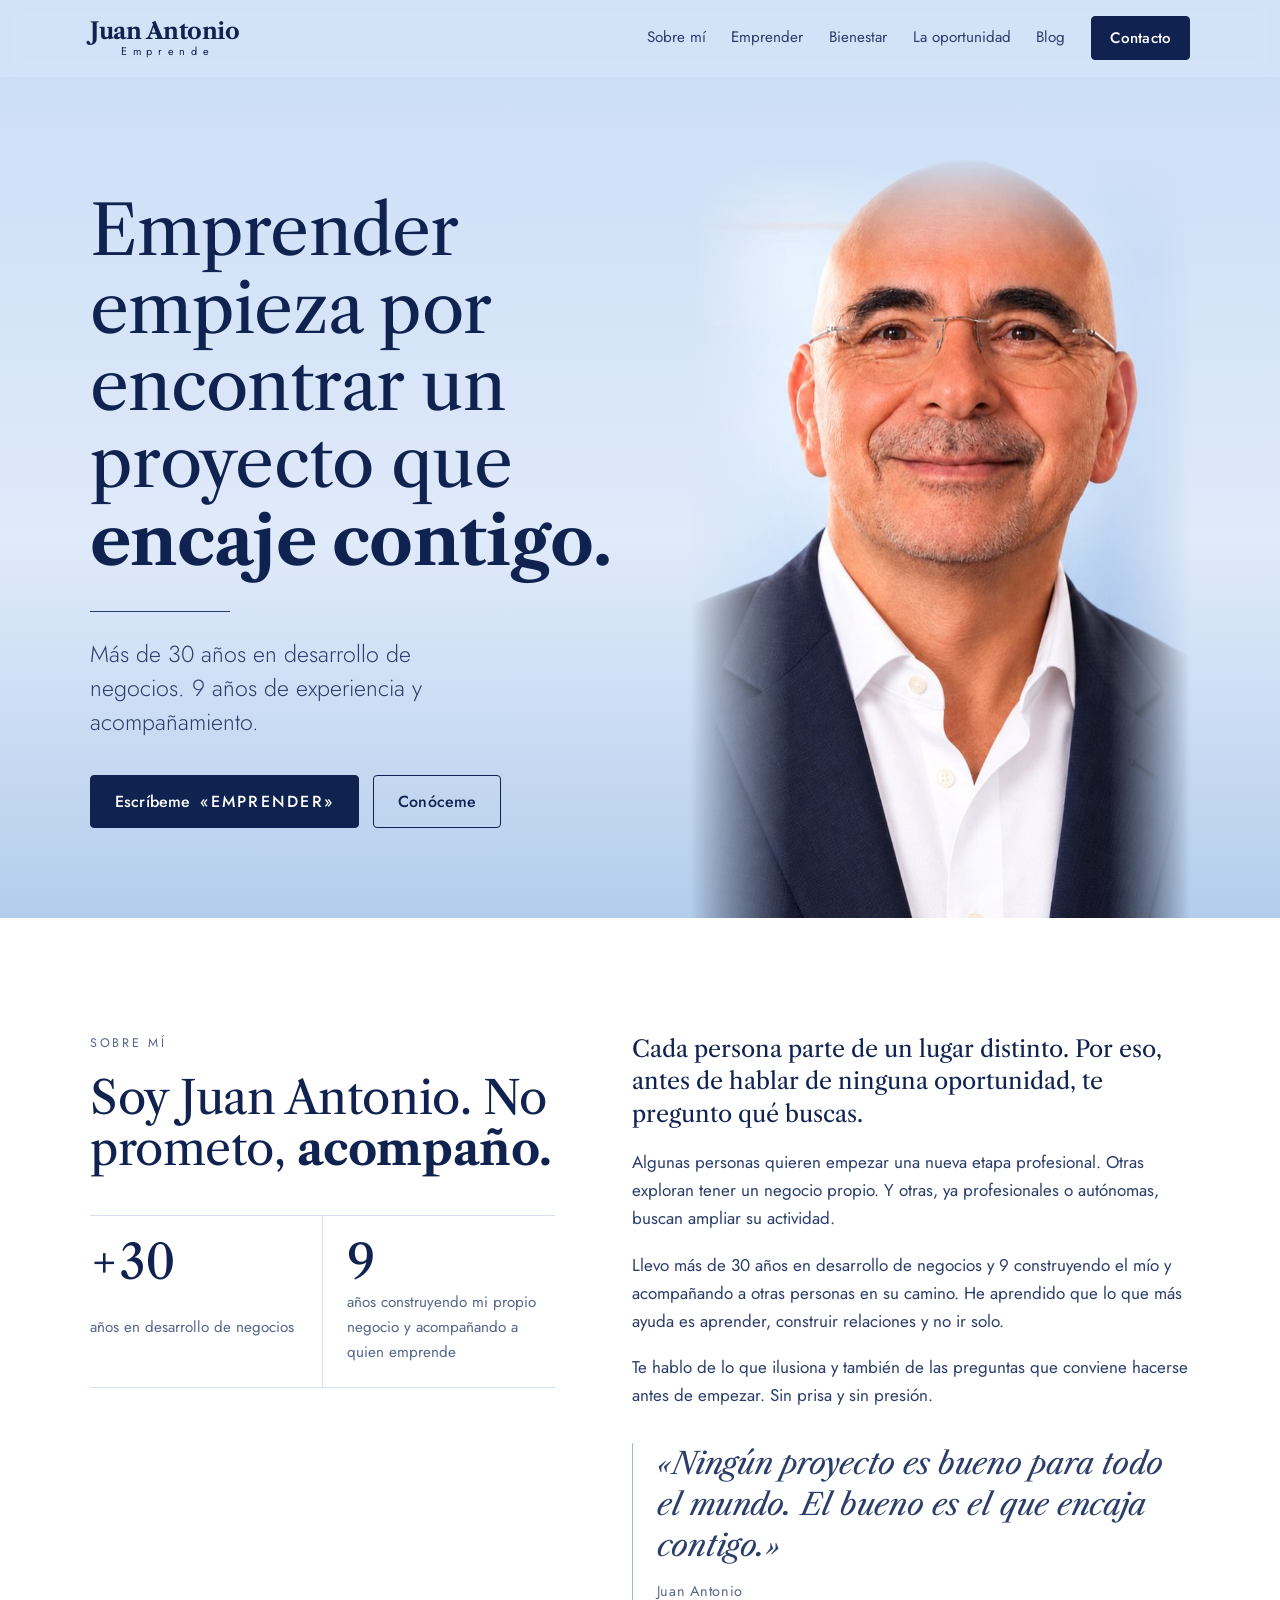
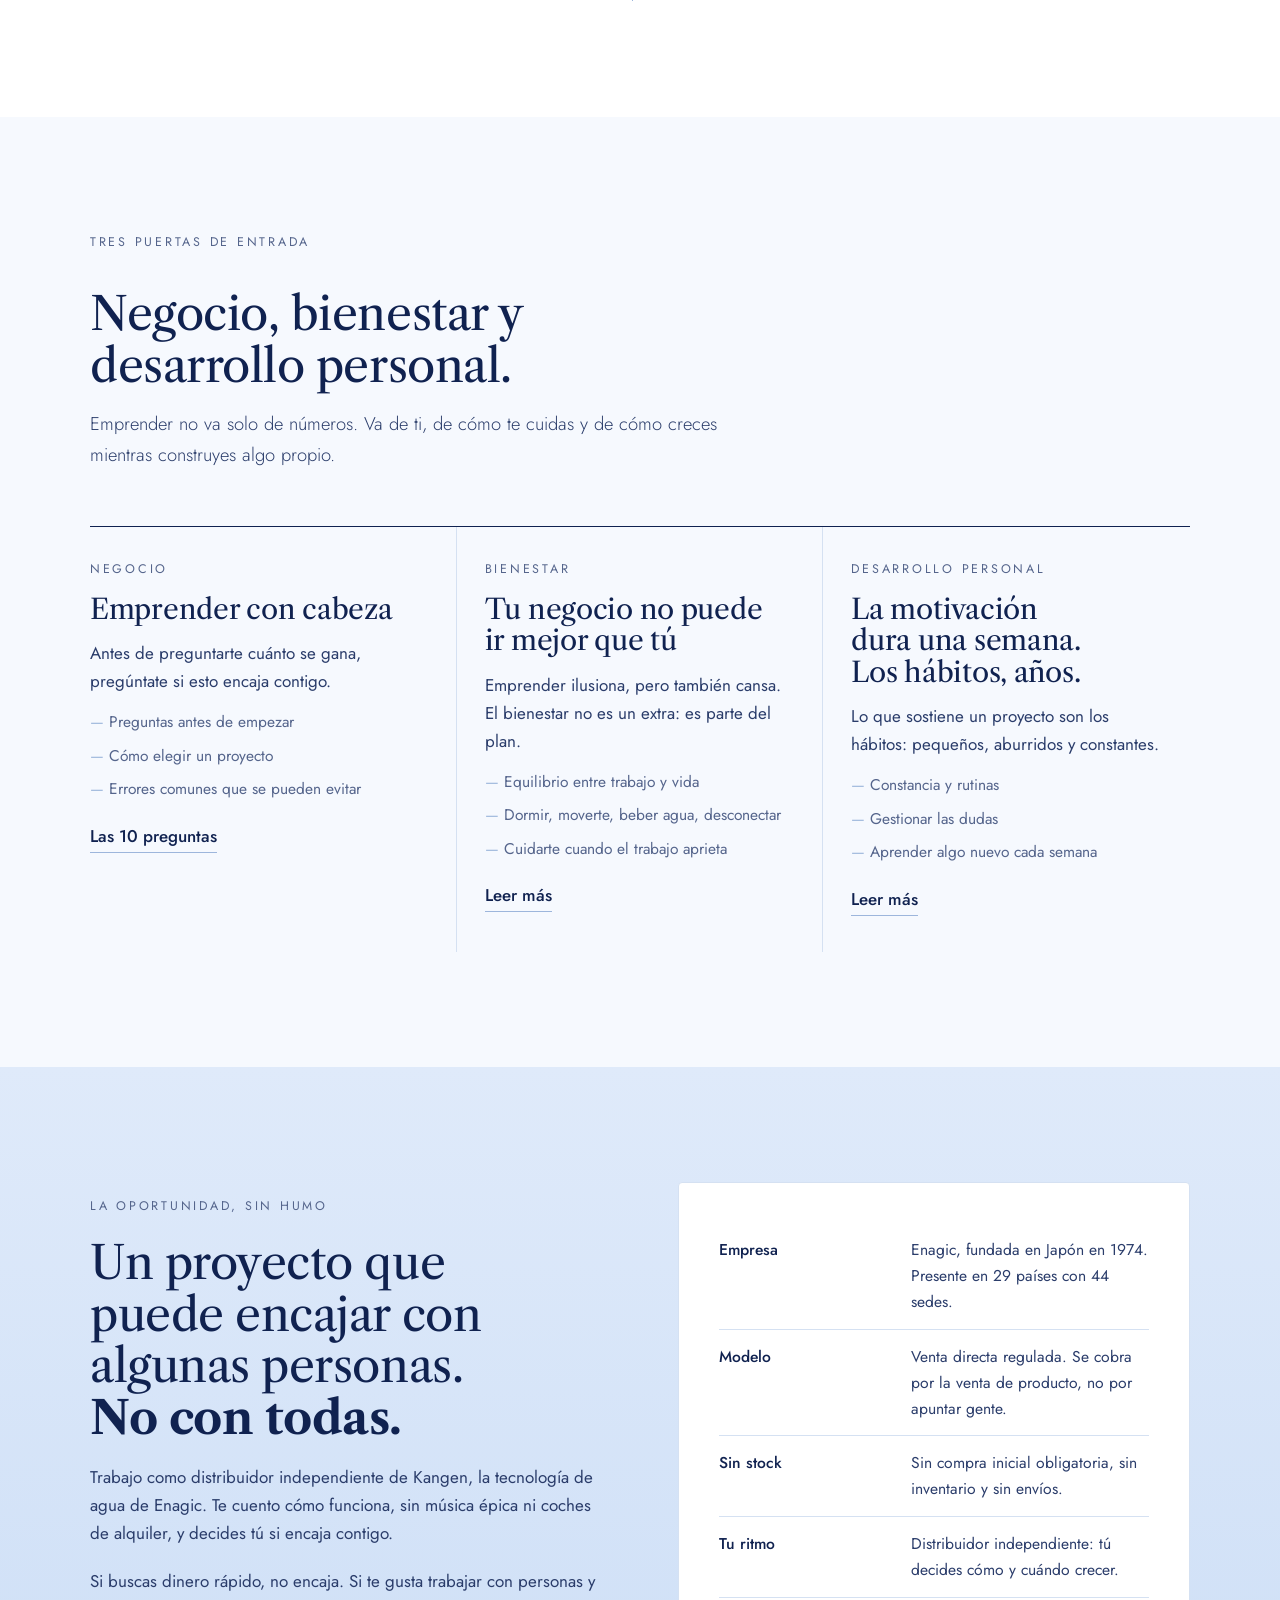
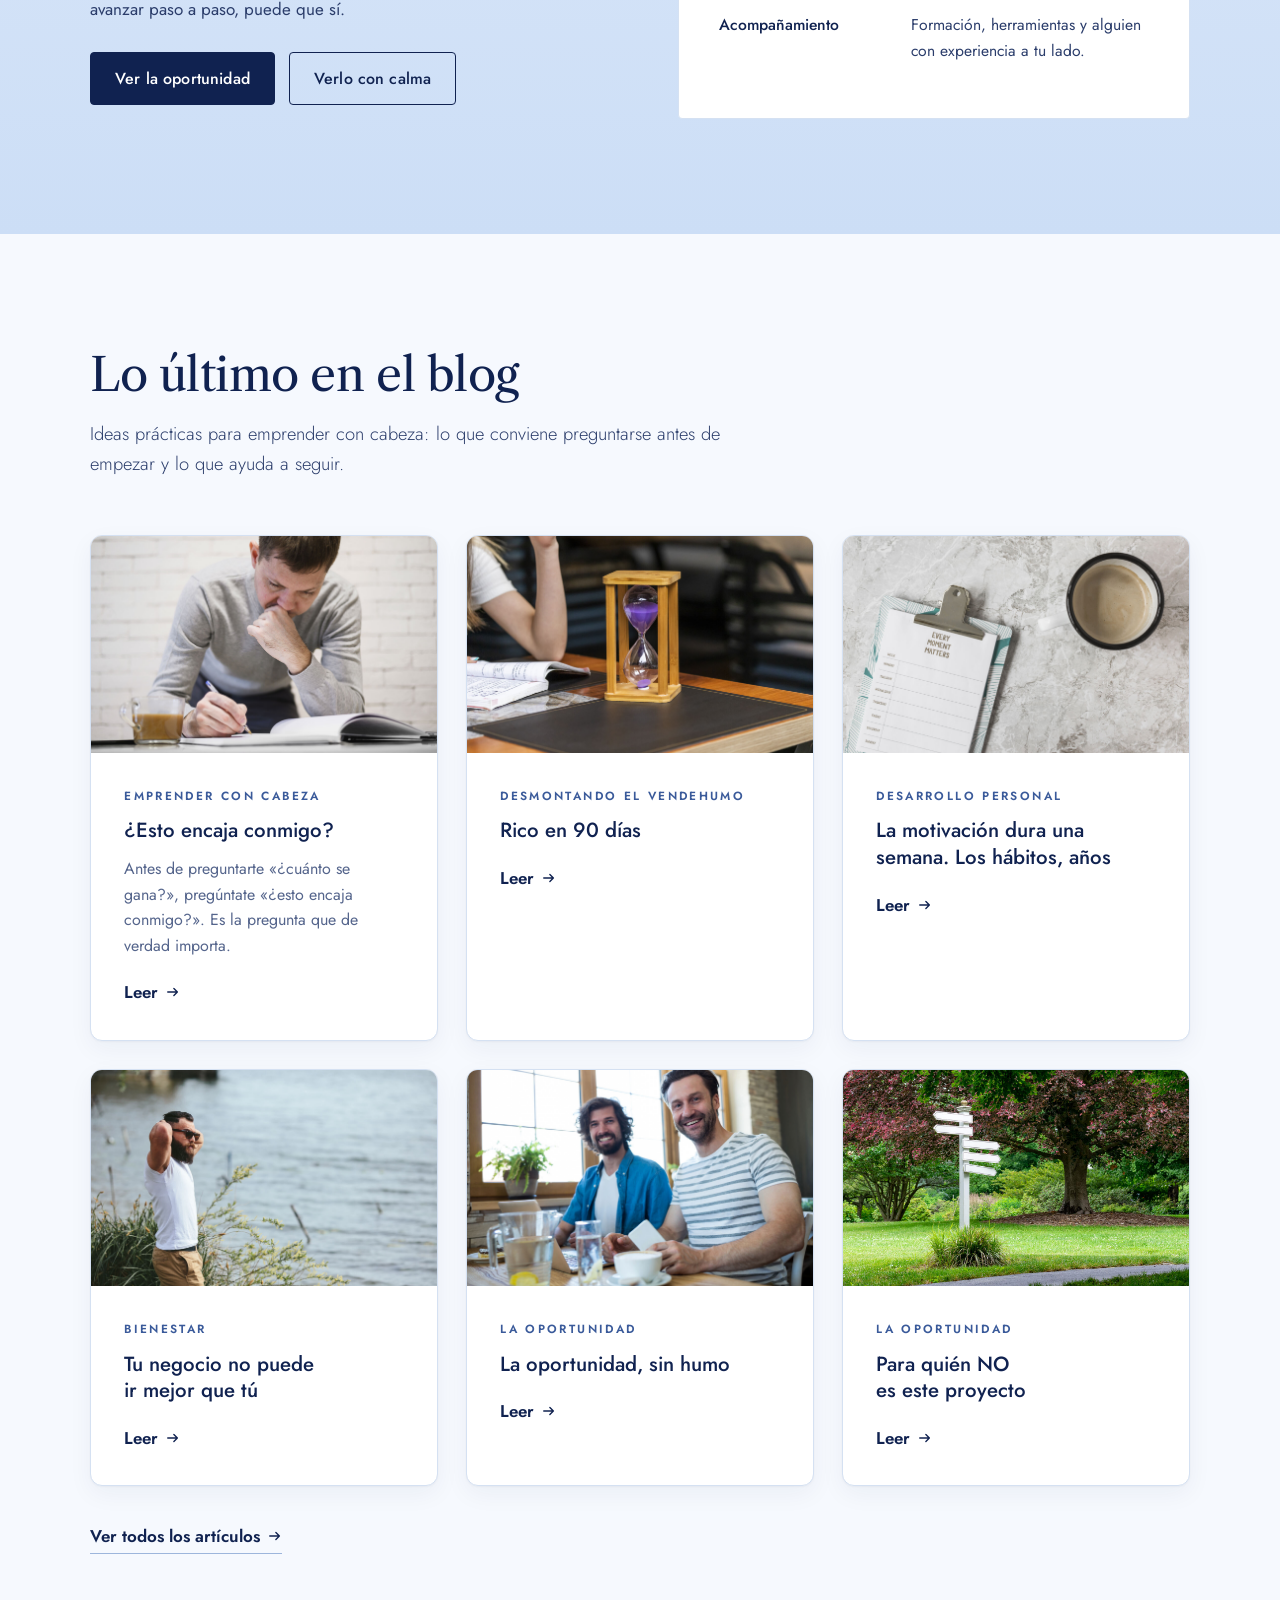
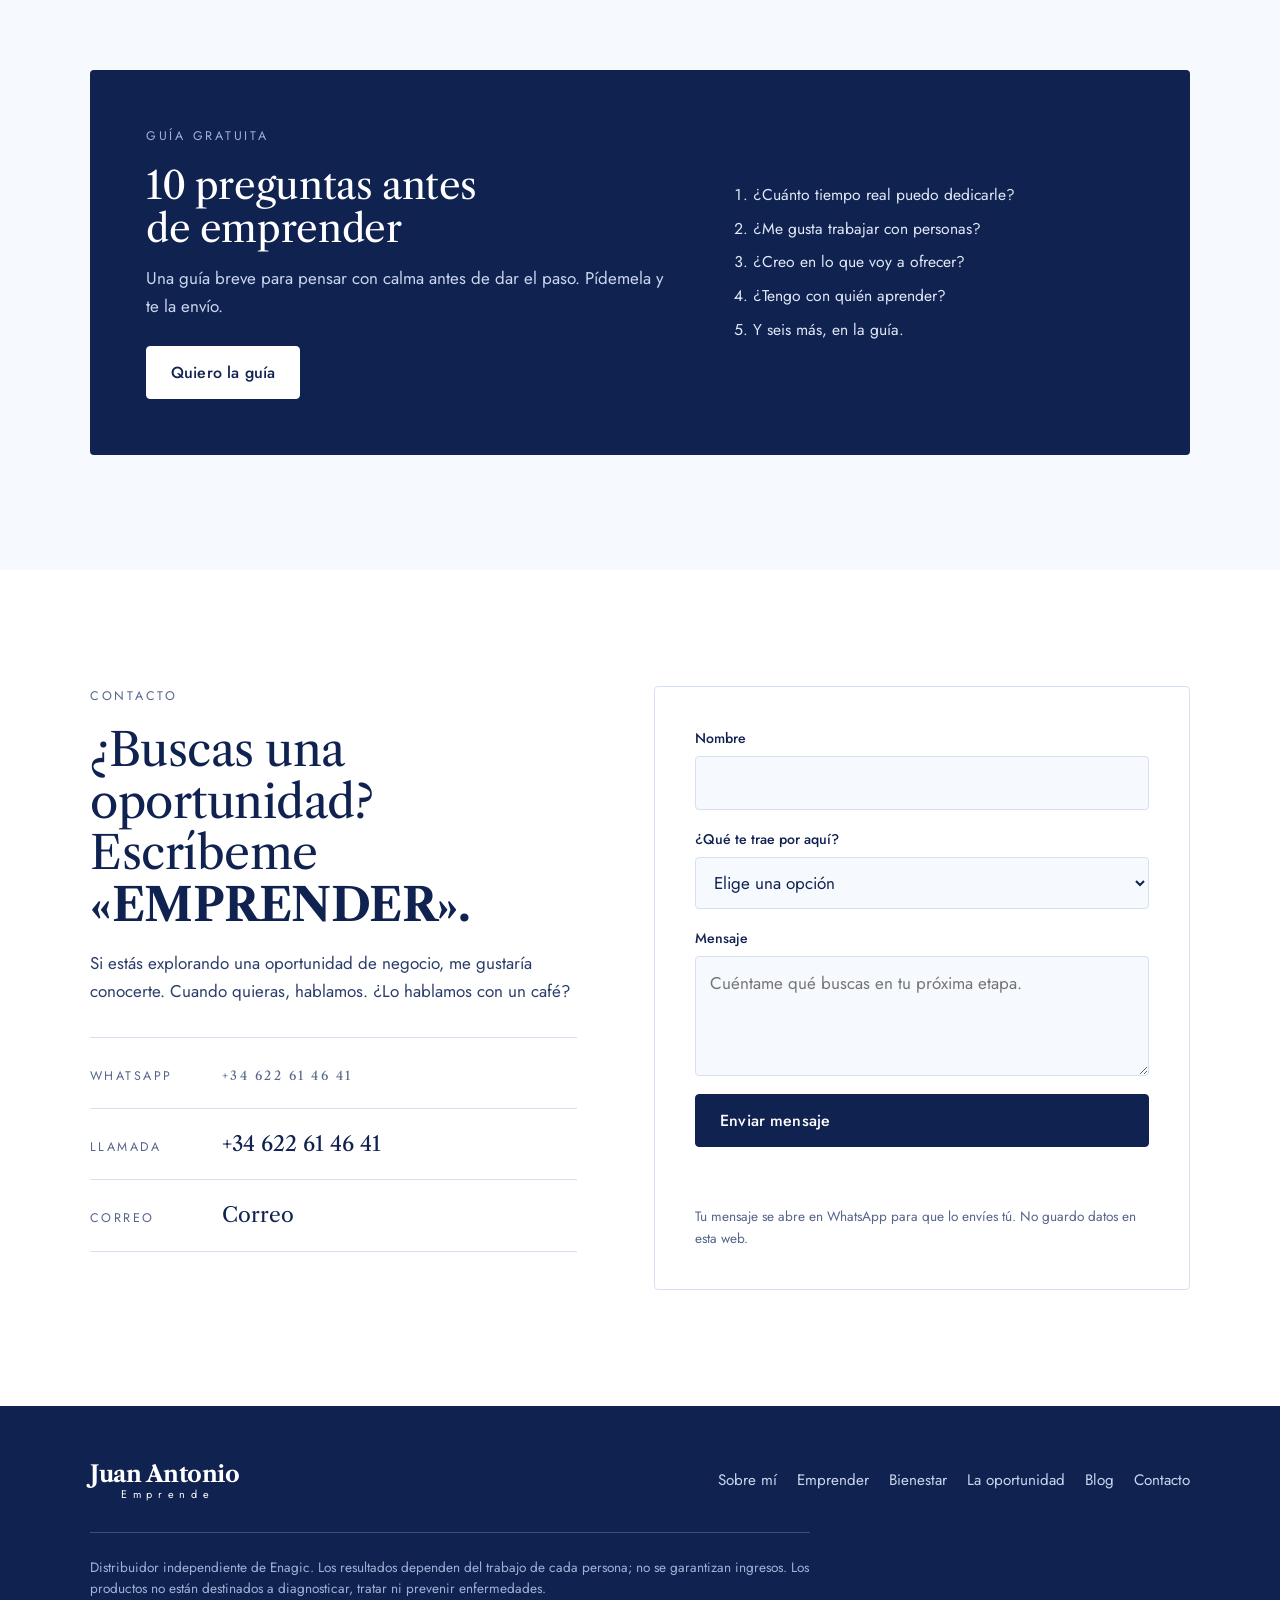
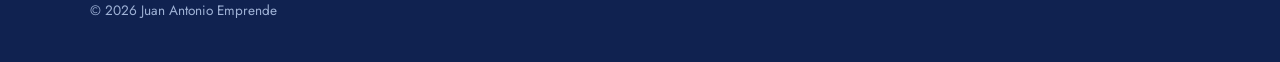
==== commit 5fa15a57: "Fotos de Magnific en los artículos del blog Cada artículo lleva una foto del banco de imágenes de Ma" ====
--- a/index.html
+++ b/index.html
@@ -158,7 +158,7 @@
       <div class="bcards">
         <article class="bcard bcard--img">
           <a href="blog/emprender-con-cabeza/esto-encaja-conmigo/">
-            <div class="bcard-img"><img src="assets/blog/juan-antonio.jpg" alt="Juan Antonio sonriendo" loading="lazy" width="760" height="600"></div><div class="bcard-body">
+            <div class="bcard-img"><img src="assets/blog/esto-encaja-conmigo.jpg" alt="Hombre pensativo tomando notas en un cuaderno junto a un café" loading="lazy" width="1400" height="931"></div><div class="bcard-body">
               <span class="bcard-cat">Emprender con cabeza</span>
               <h3>¿Esto encaja conmigo?</h3>
               <p>Antes de preguntarte «¿cuánto se gana?», pregúntate «¿esto encaja conmigo?». Es la pregunta que de verdad importa.</p>
@@ -166,9 +166,9 @@
             </div>
           </a>
         </article>
-        <article class="bcard">
+        <article class="bcard bcard--img">
           <a href="blog/vendehumo/rico-en-90-dias/">
-            <div class="bcard-body">
+            <div class="bcard-img"><img src="assets/blog/rico-en-90-dias.jpg" alt="Reloj de arena de madera sobre una mesa" loading="lazy" width="1400" height="933"></div><div class="bcard-body">
               <span class="bcard-cat">Desmontando el vendehumo</span>
               <h3>Rico en 90 días</h3>
               
@@ -176,9 +176,9 @@
             </div>
           </a>
         </article>
-        <article class="bcard">
+        <article class="bcard bcard--img">
           <a href="blog/desarrollo-personal/la-motivacion-dura-una-semana/">
-            <div class="bcard-body">
+            <div class="bcard-img"><img src="assets/blog/la-motivacion-dura-una-semana.jpg" alt="Planificador semanal en una tablilla junto a una taza de café" loading="lazy" width="1400" height="933"></div><div class="bcard-body">
               <span class="bcard-cat">Desarrollo personal</span>
               <h3>La motivación dura una semana. Los hábitos, años</h3>
               
@@ -186,9 +186,9 @@
             </div>
           </a>
         </article>
-        <article class="bcard">
+        <article class="bcard bcard--img">
           <a href="blog/bienestar/tu-negocio-no-puede-ir-mejor-que-tu/">
-            <div class="bcard-body">
+            <div class="bcard-img"><img src="assets/blog/tu-negocio-no-puede-ir-mejor-que-tu.jpg" alt="Hombre estirándose junto a un lago" loading="lazy" width="1400" height="933"></div><div class="bcard-body">
               <span class="bcard-cat">Bienestar</span>
               <h3>Tu negocio no puede ir mejor que tú</h3>
               
@@ -196,9 +196,9 @@
             </div>
           </a>
         </article>
-        <article class="bcard">
+        <article class="bcard bcard--img">
           <a href="blog/la-oportunidad/la-oportunidad-sin-humo/">
-            <div class="bcard-body">
+            <div class="bcard-img"><img src="assets/blog/la-oportunidad-sin-humo.jpg" alt="Dos hombres sonrientes conversando con un café" loading="lazy" width="1400" height="933"></div><div class="bcard-body">
               <span class="bcard-cat">La oportunidad</span>
               <h3>La oportunidad, sin humo</h3>
               
@@ -206,9 +206,9 @@
             </div>
           </a>
         </article>
-        <article class="bcard">
+        <article class="bcard bcard--img">
           <a href="blog/la-oportunidad/para-quien-no-es-este-proyecto/">
-            <div class="bcard-body">
+            <div class="bcard-img"><img src="assets/blog/para-quien-no-es-este-proyecto.jpg" alt="Poste indicador con flechas en varias direcciones en un parque" loading="lazy" width="1200" height="854"></div><div class="bcard-body">
               <span class="bcard-cat">La oportunidad</span>
               <h3>Para quién NO es este proyecto</h3>
               
--- a/assets/styles.css
+++ b/assets/styles.css
@@ -150,7 +150,7 @@
 .bcard:hover { box-shadow: 0 2px 4px rgba(16, 34, 80, .06), 0 14px 34px rgba(16, 34, 80, .10); transform: translateY(-2px); }
 .bcard > a { display: flex; flex-direction: column; height: 100%; text-decoration: none; color: inherit; }
 .bcard-img { aspect-ratio: 16 / 10; background: var(--sky-top); overflow: hidden; }
-.bcard-img img { width: 100%; height: 100%; object-fit: cover; object-position: center 20%; }
+.bcard-img img { width: 100%; height: 100%; object-fit: cover; object-position: center; }
 .bcard-body { display: grid; gap: 12px; align-content: start; padding: clamp(24px, 2.6vw, 34px); }
 .bcard-cat { font-size: .74rem; font-weight: 600; letter-spacing: .2em; text-transform: uppercase; color: #3a5a9a; }
 .bcard h3 { font-family: var(--sans); font-weight: 500; font-size: 1.28rem; line-height: 1.3; letter-spacing: 0; }
@@ -184,7 +184,7 @@
 .post { padding-block: clamp(40px, 6vw, 72px) 0; }
 .post-wrap { display: grid; gap: 36px; max-width: 820px; }
 .post-figure { margin: 0; border-radius: 12px; overflow: hidden; aspect-ratio: 16 / 9; background: var(--sky-top); }
-.post-figure img { width: 100%; height: 100%; object-fit: cover; object-position: center 45%; }
+.post-figure img { width: 100%; height: 100%; object-fit: cover; object-position: center; }
 .post-body { display: grid; gap: 20px; font-size: 1.12rem; line-height: 1.75; color: var(--navy-soft); max-width: 68ch; }
 .post-body > p:first-child { font-family: var(--serif); font-size: 1.45rem; line-height: 1.45; color: var(--navy); }
 .post-body h2 { font-size: 1.7rem; color: var(--navy); margin-top: 16px; }
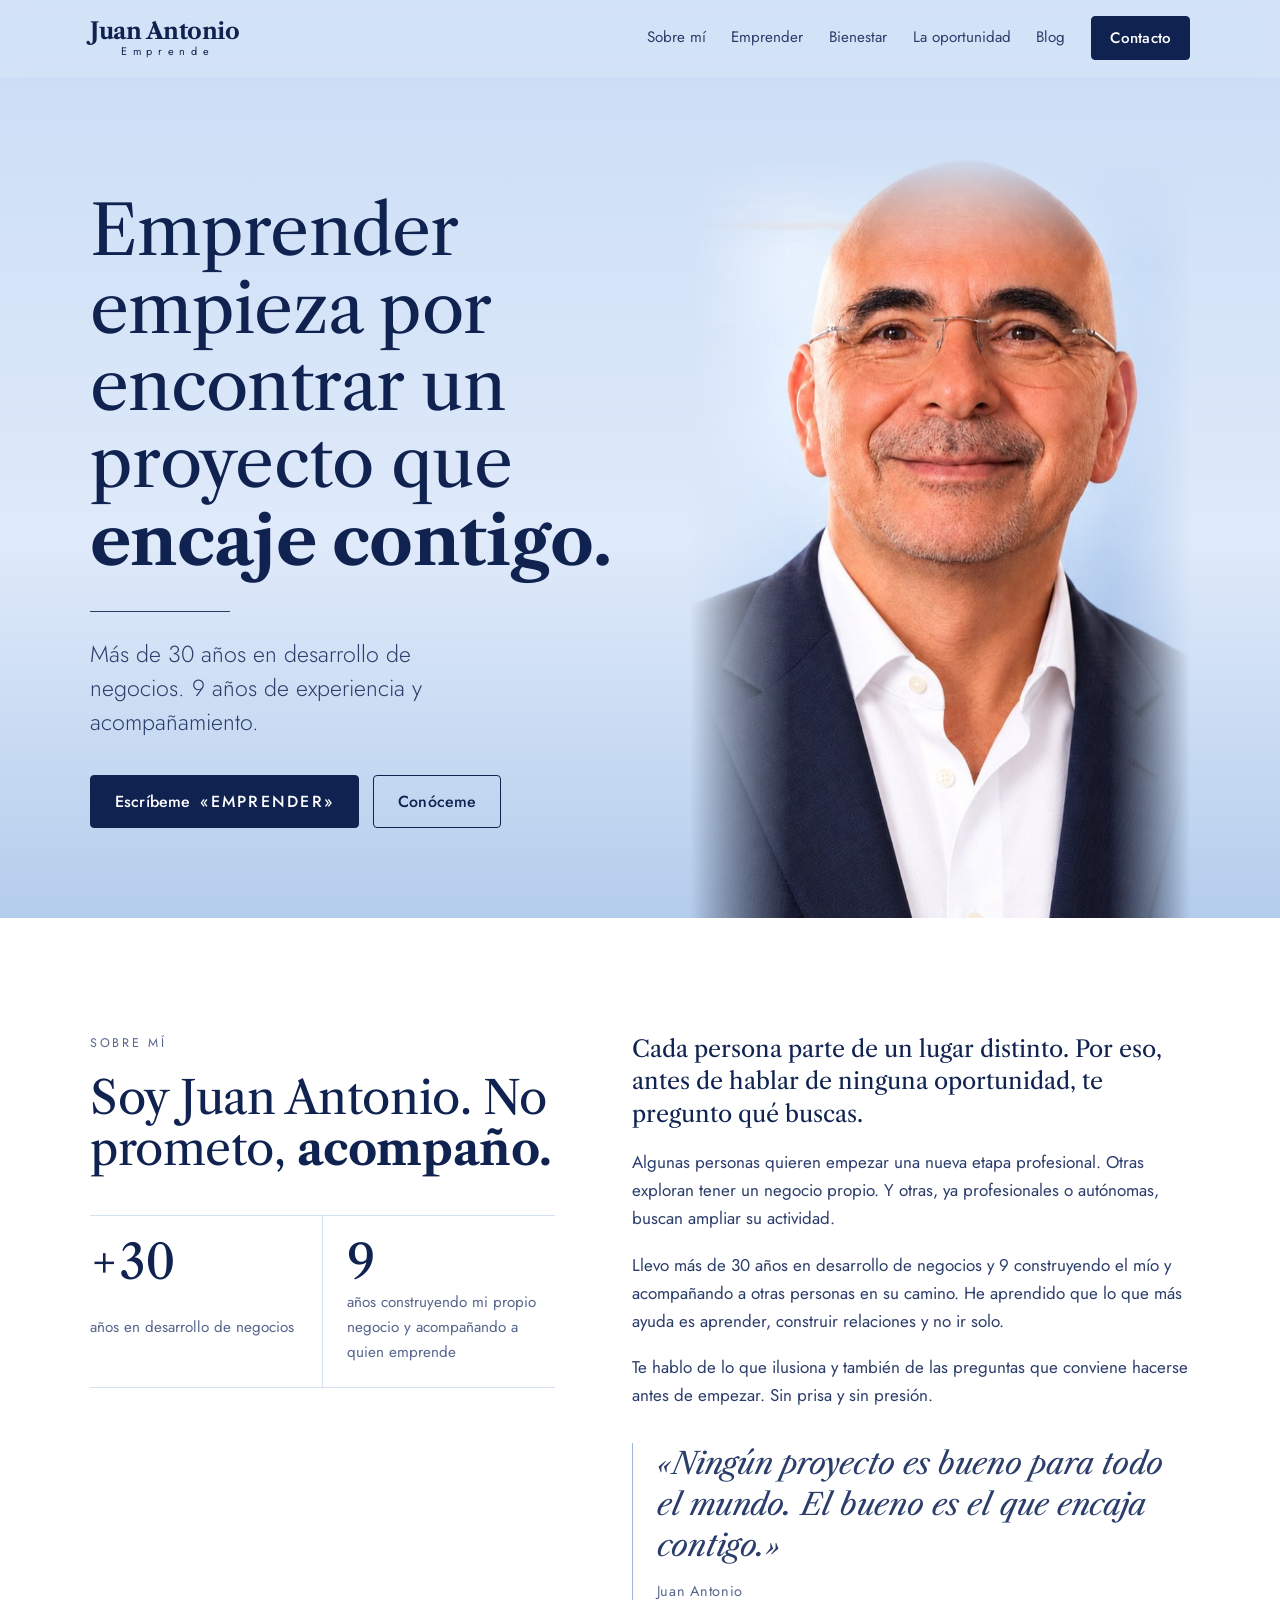
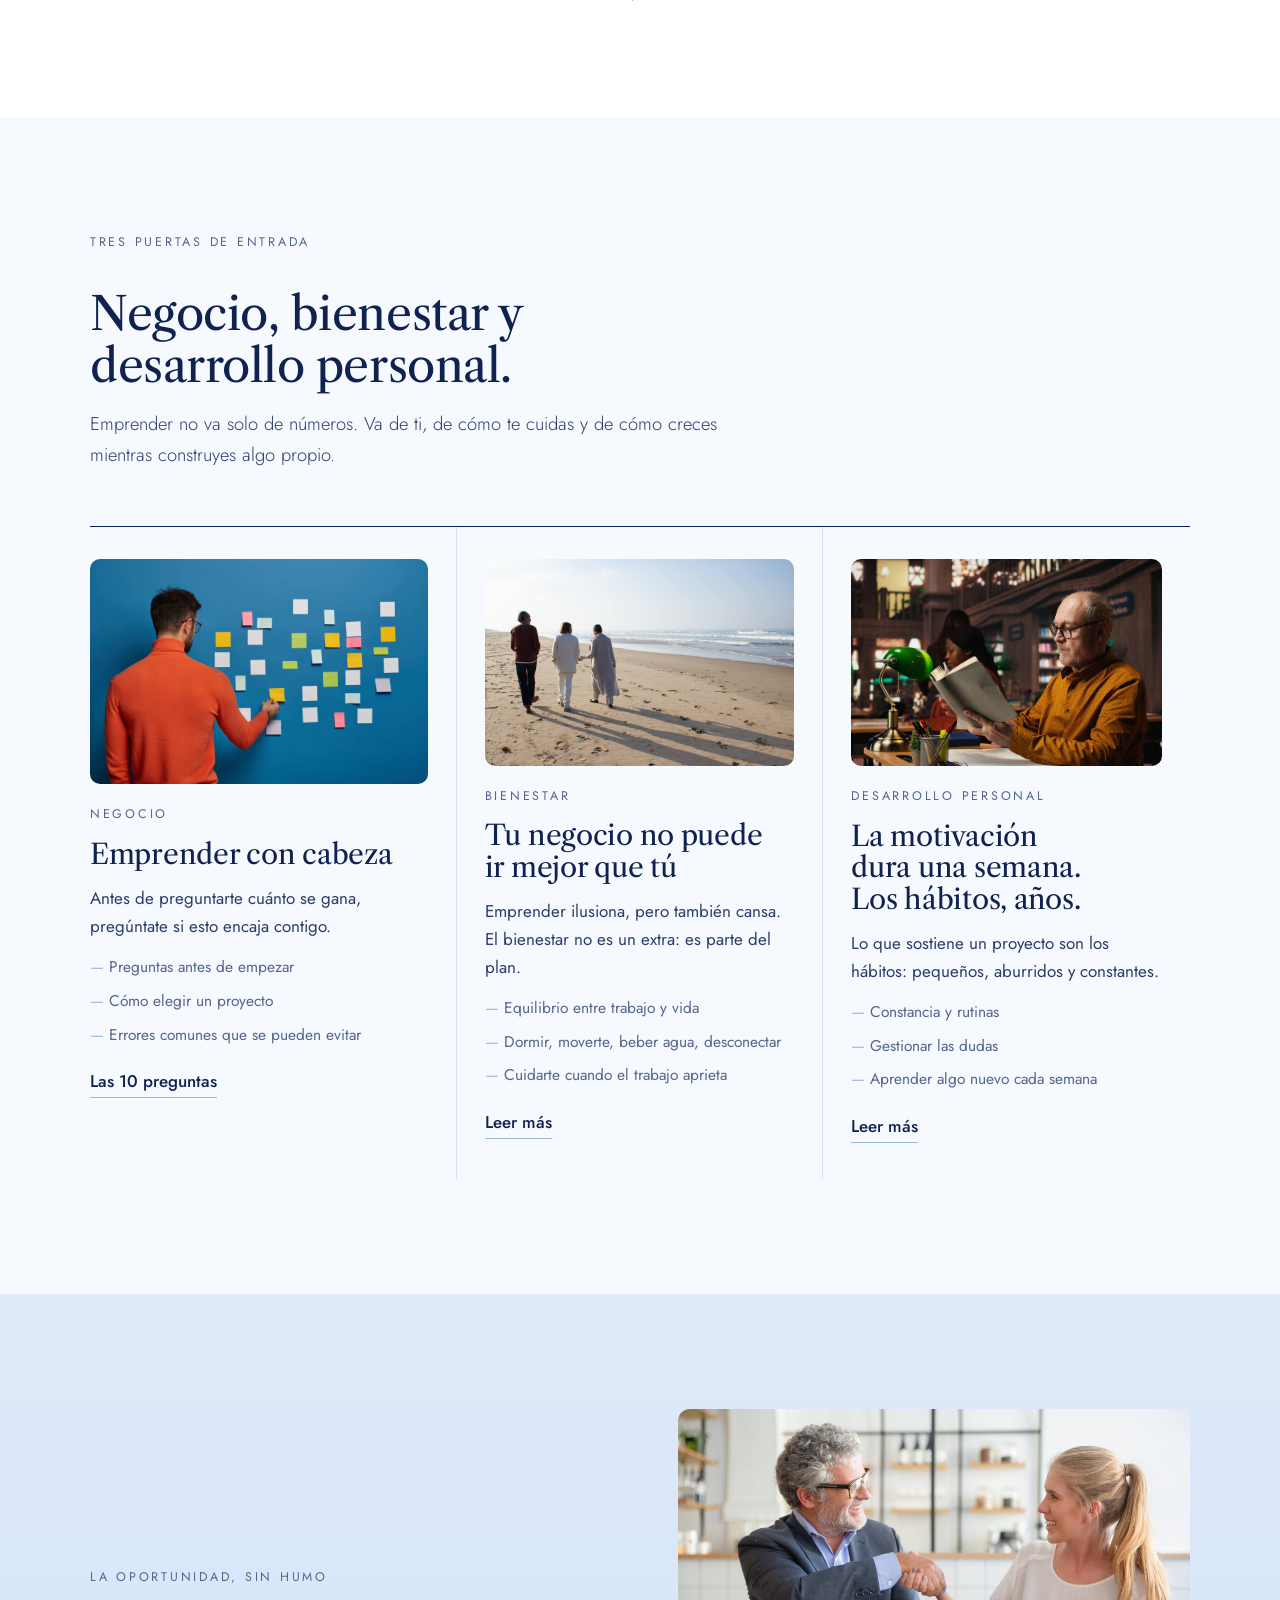
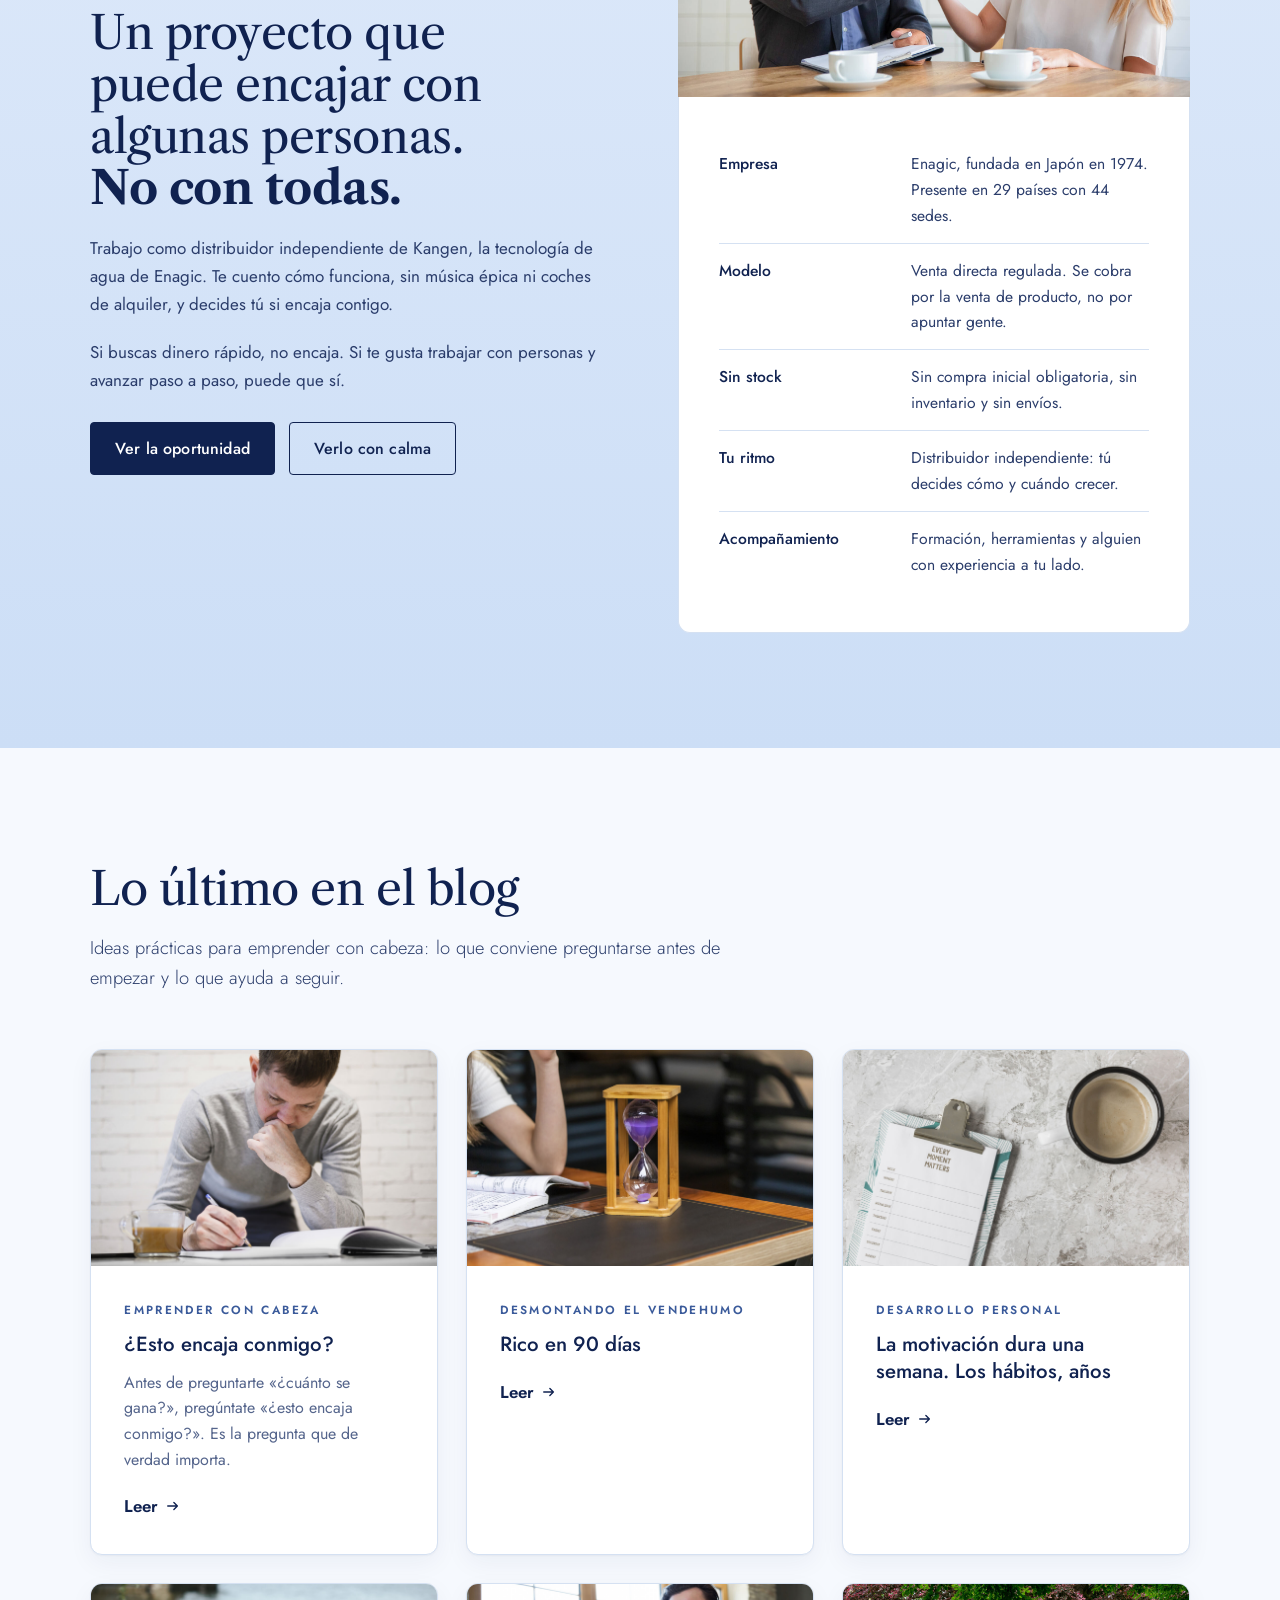
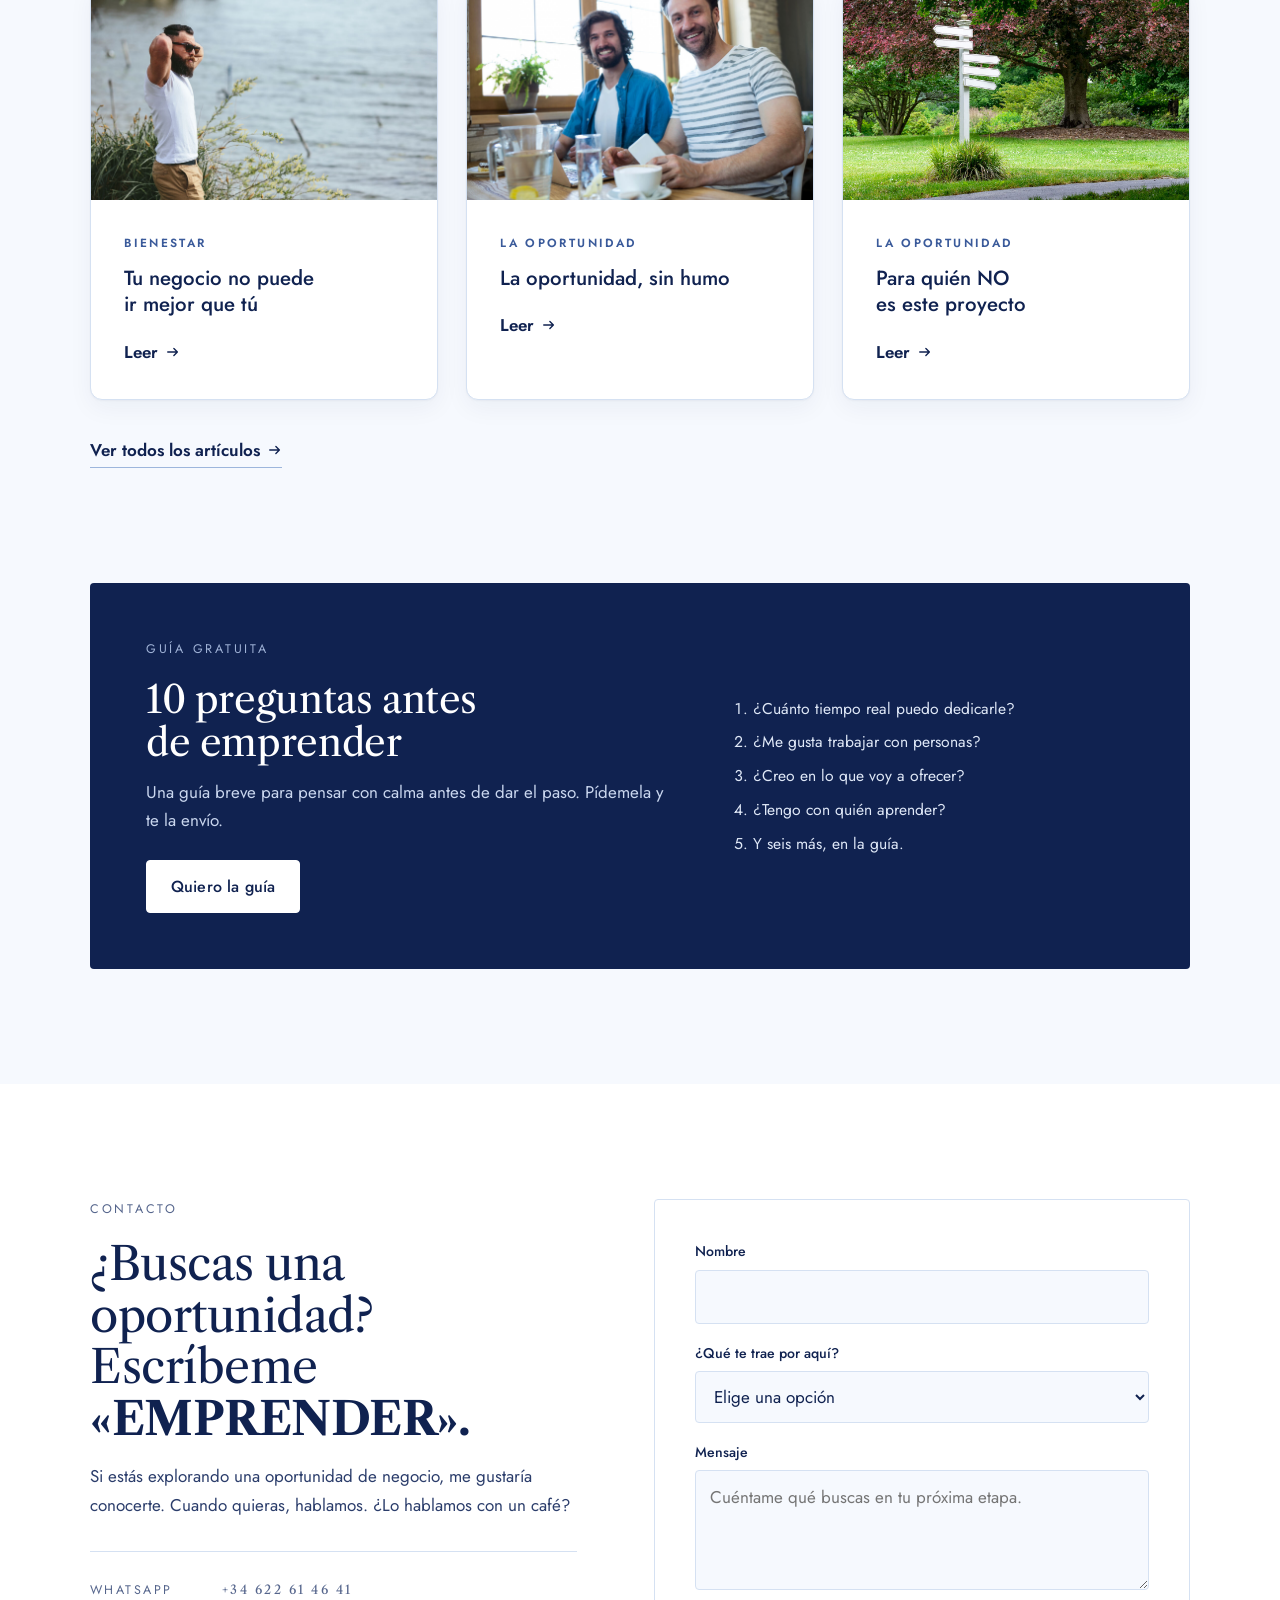
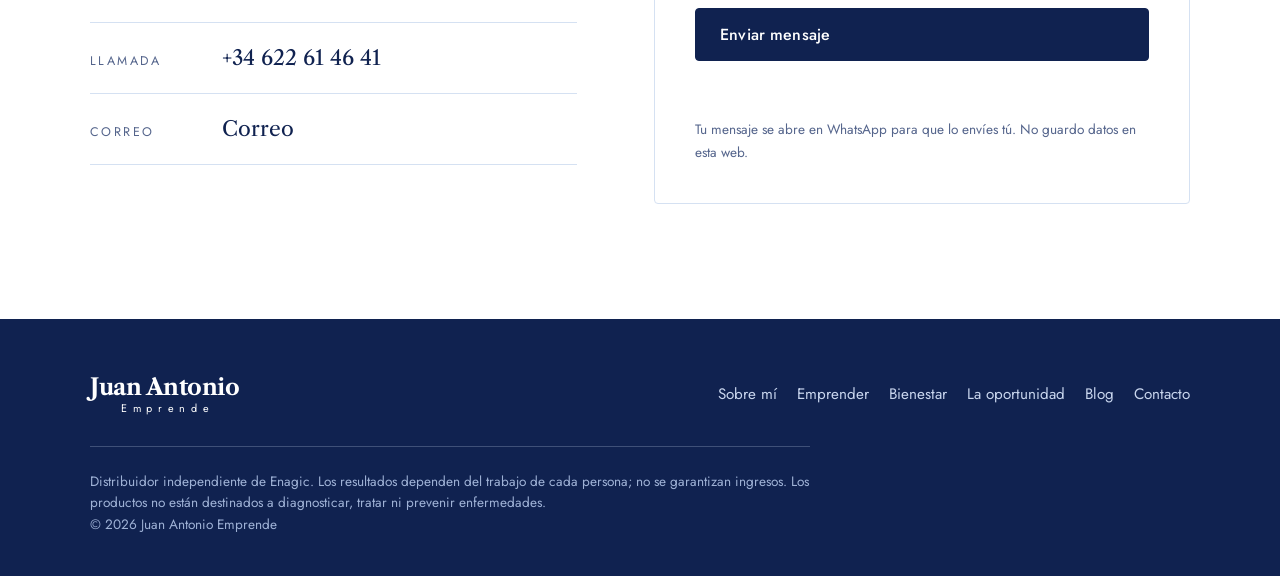
==== commit 746fc368: "Fotos de Magnific en las cabeceras interiores y en la portada - Cabeceras con foto en La oportunidad" ====
--- a/index.html
+++ b/index.html
@@ -88,6 +88,7 @@
       </div>
       <div class="doors">
         <article class="door">
+          <img class="door-img" src="assets/photos/emprender-con-cabeza.jpg" alt="Profesional organizando ideas con notas adhesivas en una pared" width="1800" height="1200" loading="lazy">
           <span class="eyebrow" style="margin:0">Negocio</span>
           <h3>Emprender con cabeza</h3>
           <p>Antes de preguntarte cuánto se gana, pregúntate si esto encaja contigo.</p>
@@ -99,6 +100,7 @@
           <a class="link" href="#guia">Las 10 preguntas</a>
         </article>
         <article class="door" id="bienestar">
+          <img class="door-img" src="assets/photos/bienestar.jpg" alt="Tres amigos paseando por la orilla del mar" width="1800" height="1200" loading="lazy">
           <span class="eyebrow" style="margin:0">Bienestar</span>
           <h3>Tu negocio no puede ir mejor que tú</h3>
           <p>Emprender ilusiona, pero también cansa. El bienestar no es un extra: es parte del plan.</p>
@@ -110,6 +112,7 @@
           <a class="link" href="blog/bienestar/">Leer más</a>
         </article>
         <article class="door" id="desarrollo">
+          <img class="door-img" src="assets/photos/desarrollo-personal.jpg" alt="Hombre leyendo y tomando notas en una biblioteca" width="1800" height="1013" loading="lazy">
           <span class="eyebrow" style="margin:0">Desarrollo personal</span>
           <h3>La motivación dura una semana. Los hábitos, años.</h3>
           <p>Lo que sostiene un proyecto son los hábitos: pequeños, aburridos y constantes.</p>
@@ -137,6 +140,8 @@
           <a class="btn btn--ghost" data-wa="Hola Juan Antonio, quiero ver la oportunidad con calma. EMPRENDER" href="#contacto">Verlo con calma</a>
         </div>
       </div>
+      <div class="opp-side">
+      <img class="opp-img" src="assets/photos/oportunidad.jpg" alt="Un hombre con experiencia y una joven se dan la mano en una reunión con café" width="1800" height="1200" loading="lazy">
       <dl class="opp-box" style="margin:0">
         <div class="opp-row"><dt>Empresa</dt><dd>Enagic, fundada en Japón en 1974. Presente en 29 países con 44 sedes.</dd></div>
         <div class="opp-row"><dt>Modelo</dt><dd>Venta directa regulada. Se cobra por la venta de producto, no por apuntar gente.</dd></div>
@@ -144,6 +149,7 @@
         <div class="opp-row"><dt>Tu ritmo</dt><dd>Distribuidor independiente: tú decides cómo y cuándo crecer.</dd></div>
         <div class="opp-row"><dt>Acompañamiento</dt><dd>Formación, herramientas y alguien con experiencia a tu lado.</dd></div>
       </dl>
+      </div>
     </div>
   </section>
 
--- a/assets/styles.css
+++ b/assets/styles.css
@@ -183,8 +183,6 @@
 .post-hero h1 { max-width: 24ch; margin-top: 14px; }
 .post { padding-block: clamp(40px, 6vw, 72px) 0; }
 .post-wrap { display: grid; gap: 36px; max-width: 820px; }
-.post-figure { margin: 0; border-radius: 12px; overflow: hidden; aspect-ratio: 16 / 9; background: var(--sky-top); }
-.post-figure img { width: 100%; height: 100%; object-fit: cover; object-position: center; }
 .post-body { display: grid; gap: 20px; font-size: 1.12rem; line-height: 1.75; color: var(--navy-soft); max-width: 68ch; }
 .post-body > p:first-child { font-family: var(--serif); font-size: 1.45rem; line-height: 1.45; color: var(--navy); }
 .post-body h2 { font-size: 1.7rem; color: var(--navy); margin-top: 16px; }
@@ -311,3 +309,34 @@
   .fact:nth-child(odd) { border-right: 0; padding-right: 0; }
   .fact:nth-child(even) { padding-left: 0; }
 }
+
+/* ---------- Fotografía ---------- */
+/* Cabecera de páginas interiores: foto a la derecha que se funde con el azul cielo */
+.page-hero--photo { position: relative; overflow: hidden; isolation: isolate; display: flex; align-items: center; min-height: clamp(340px, 40vw, 520px); }
+.page-hero--photo > .wrap { position: relative; z-index: 1; }
+.hero-photo-bg { position: absolute; top: 0; right: 0; bottom: 0; z-index: -2; width: 62%; height: 100%; object-fit: cover; object-position: center; }
+.page-hero--photo::after {
+  content: ""; position: absolute; inset: 0; z-index: -1;
+  background:
+    linear-gradient(90deg, rgba(223, 234, 250, 1) 0%, rgba(223, 234, 250, 1) 38%, rgba(223, 234, 250, .7) 50%, rgba(223, 234, 250, .15) 66%, rgba(223, 234, 250, 0) 80%),
+    linear-gradient(180deg, rgba(204, 222, 246, .35) 0%, rgba(204, 222, 246, 0) 40%);
+}
+.post-hero.page-hero--photo { min-height: clamp(380px, 44vw, 560px); }
+@media (min-width: 761px) {
+  .page-hero--photo .wrap > :not(.crumbs) { max-width: min(560px, 46vw); }
+  .page-hero--photo h1 { font-size: clamp(2.2rem, 4.2vw, 3.5rem); }
+}
+
+/* Tres puertas de la portada */
+.door-img { width: 100%; height: auto; aspect-ratio: 3 / 2; object-fit: cover; border-radius: 10px; margin-bottom: 6px; background: var(--sky-top); }
+
+/* Bloque de la oportunidad en la portada */
+.opp-side { display: grid; gap: 0; }
+.opp-img { width: 100%; height: auto; aspect-ratio: 16 / 9; object-fit: cover; border-radius: 12px 12px 0 0; background: var(--sky-top); }
+.opp-side .opp-box { border-top: 0; border-radius: 0 0 12px 12px; }
+
+@media (max-width: 760px) {
+  .page-hero--photo { min-height: 0; }
+  .hero-photo-bg { width: 100%; }
+  .page-hero--photo::after { background: linear-gradient(180deg, rgba(223, 234, 250, .78) 0%, rgba(223, 234, 250, .9) 100%); }
+}
